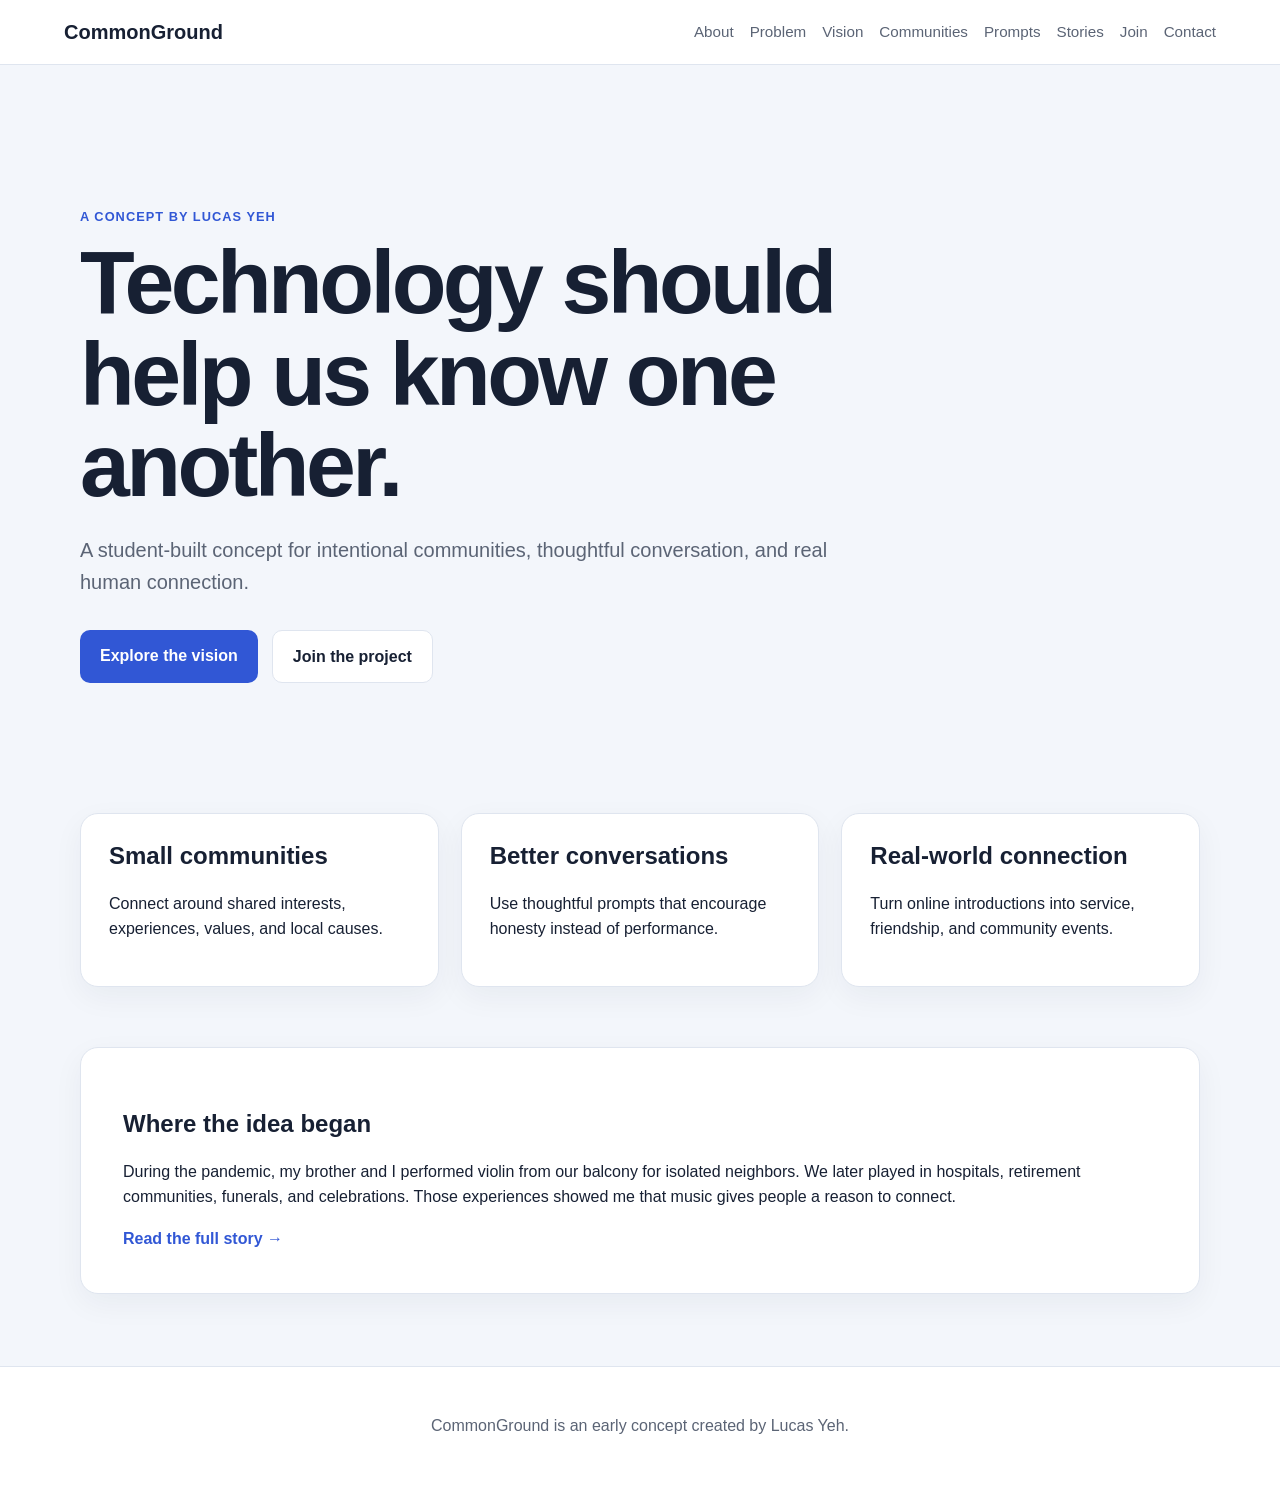
==== index.html @ 913e4e42 "Add files via upload" ====
<!DOCTYPE html>
<html lang="en">
<head>
  <meta charset="UTF-8">
  <meta name="viewport" content="width=device-width, initial-scale=1.0">
  <meta name="description" content="CommonGround: an early concept for meaningful communities and real conversation.">
  <title>Home | CommonGround</title>
  <link rel="stylesheet" href="style.css">
</head>
<body>

<header class="site-header">
  <a class="logo" href="index.html">CommonGround</a>
  <button class="menu-button" onclick="document.querySelector('.nav-links').classList.toggle('open')">Menu</button>
  <nav class="nav-links">
    <a href="about.html">About</a>
    <a href="problem.html">Problem</a>
    <a href="vision.html">Vision</a>
    <a href="communities.html">Communities</a>
    <a href="prompts.html">Prompts</a>
    <a href="stories.html">Stories</a>
    <a href="join.html">Join</a>
    <a href="contact.html">Contact</a>
  </nav>
</header>

<main>

<section class="hero">
  <p class="eyebrow">A concept by Lucas Yeh</p>
  <h1>Technology should help us know one another.</h1>
  <p class="lead">A student-built concept for intentional communities, thoughtful conversation, and real human connection.</p>
  <div class="actions">
    <a class="button" href="vision.html">Explore the vision</a>
    <a class="button secondary" href="join.html">Join the project</a>
  </div>
</section>

<section class="grid three">
  <article class="card">
    <h2>Small communities</h2>
    <p>Connect around shared interests, experiences, values, and local causes.</p>
  </article>
  <article class="card">
    <h2>Better conversations</h2>
    <p>Use thoughtful prompts that encourage honesty instead of performance.</p>
  </article>
  <article class="card">
    <h2>Real-world connection</h2>
    <p>Turn online introductions into service, friendship, and community events.</p>
  </article>
</section>

<section class="story-panel">
  <h2>Where the idea began</h2>
  <p>During the pandemic, my brother and I performed violin from our balcony for isolated neighbors. We later played in hospitals, retirement communities, funerals, and celebrations. Those experiences showed me that music gives people a reason to connect.</p>
  <a class="text-link" href="about.html">Read the full story →</a>
</section>

</main>
<footer>
  <p>CommonGround is an early concept created by Lucas Yeh.</p>
</footer>
</body>
</html>
---- style.css ----
* { box-sizing: border-box; }

:root {
  --ink: #172033;
  --muted: #5b6475;
  --surface: #ffffff;
  --soft: #f3f6fb;
  --accent: #3157d5;
  --border: #dfe5ef;
}

body {
  margin: 0;
  font-family: Arial, Helvetica, sans-serif;
  color: var(--ink);
  background: var(--soft);
  line-height: 1.6;
}

.site-header {
  position: sticky;
  top: 0;
  z-index: 10;
  display: flex;
  align-items: center;
  justify-content: space-between;
  gap: 24px;
  padding: 16px 5%;
  background: rgba(255,255,255,.96);
  border-bottom: 1px solid var(--border);
}

.logo {
  color: var(--ink);
  text-decoration: none;
  font-size: 1.25rem;
  font-weight: 800;
}

.nav-links {
  display: flex;
  flex-wrap: wrap;
  gap: 16px;
}

.nav-links a {
  color: var(--muted);
  text-decoration: none;
  font-size: .95rem;
}

.nav-links a:hover,
.text-link:hover {
  color: var(--accent);
}

.menu-button {
  display: none;
  padding: 8px 12px;
  border: 1px solid var(--border);
  border-radius: 8px;
  background: white;
}

main {
  width: min(1120px, 90%);
  margin: 0 auto;
  padding: 72px 0;
}

.hero {
  max-width: 900px;
  padding: 70px 0 90px;
}

.eyebrow {
  margin: 0 0 10px;
  color: var(--accent);
  font-weight: 800;
  letter-spacing: .08em;
  text-transform: uppercase;
  font-size: .8rem;
}

h1 {
  margin: 0 0 22px;
  font-size: clamp(2.5rem, 7vw, 5.8rem);
  line-height: 1.02;
  letter-spacing: -.04em;
}

.page-header h1 {
  font-size: clamp(2.4rem, 6vw, 4.7rem);
}

h2 {
  line-height: 1.2;
}

.lead {
  max-width: 760px;
  color: var(--muted);
  font-size: 1.25rem;
}

.actions {
  display: flex;
  flex-wrap: wrap;
  gap: 14px;
  margin-top: 32px;
}

.button {
  display: inline-block;
  padding: 13px 20px;
  border-radius: 10px;
  background: var(--accent);
  color: white;
  text-decoration: none;
  font-weight: 700;
}

.button.secondary {
  background: white;
  color: var(--ink);
  border: 1px solid var(--border);
}

.grid {
  display: grid;
  gap: 22px;
  margin: 40px 0;
}

.grid.three {
  grid-template-columns: repeat(3, 1fr);
}

.grid.two {
  grid-template-columns: repeat(2, 1fr);
}

.card,
.prompt-card,
.story,
.contact-box,
.story-panel {
  padding: 28px;
  background: var(--surface);
  border: 1px solid var(--border);
  border-radius: 18px;
  box-shadow: 0 10px 30px rgba(25, 35, 60, .05);
}

.card h2,
.story h2 {
  margin-top: 0;
}

.prompt-card {
  display: flex;
  align-items: center;
  min-height: 170px;
  font-size: 1.25rem;
  font-weight: 700;
}

.story-panel {
  margin-top: 60px;
  padding: 42px;
}

.content {
  max-width: 800px;
  font-size: 1.1rem;
}

.content h2 {
  margin-top: 42px;
}

.text-link {
  color: var(--accent);
  text-decoration: none;
  font-weight: 800;
}

.center {
  text-align: center;
  margin-top: 42px;
}

.contact-box {
  max-width: 620px;
  margin-top: 34px;
}

.small {
  color: var(--muted);
  font-size: .9rem;
}

footer {
  padding: 30px 5%;
  color: var(--muted);
  background: white;
  border-top: 1px solid var(--border);
  text-align: center;
}

@media (max-width: 820px) {
  .menu-button {
    display: block;
  }

  .site-header {
    align-items: flex-start;
  }

  .nav-links {
    display: none;
    position: absolute;
    top: 65px;
    left: 0;
    right: 0;
    padding: 20px 5%;
    background: white;
    border-bottom: 1px solid var(--border);
    flex-direction: column;
  }

  .nav-links.open {
    display: flex;
  }

  .grid.three,
  .grid.two {
    grid-template-columns: 1fr;
  }

  main {
    padding-top: 45px;
  }
}
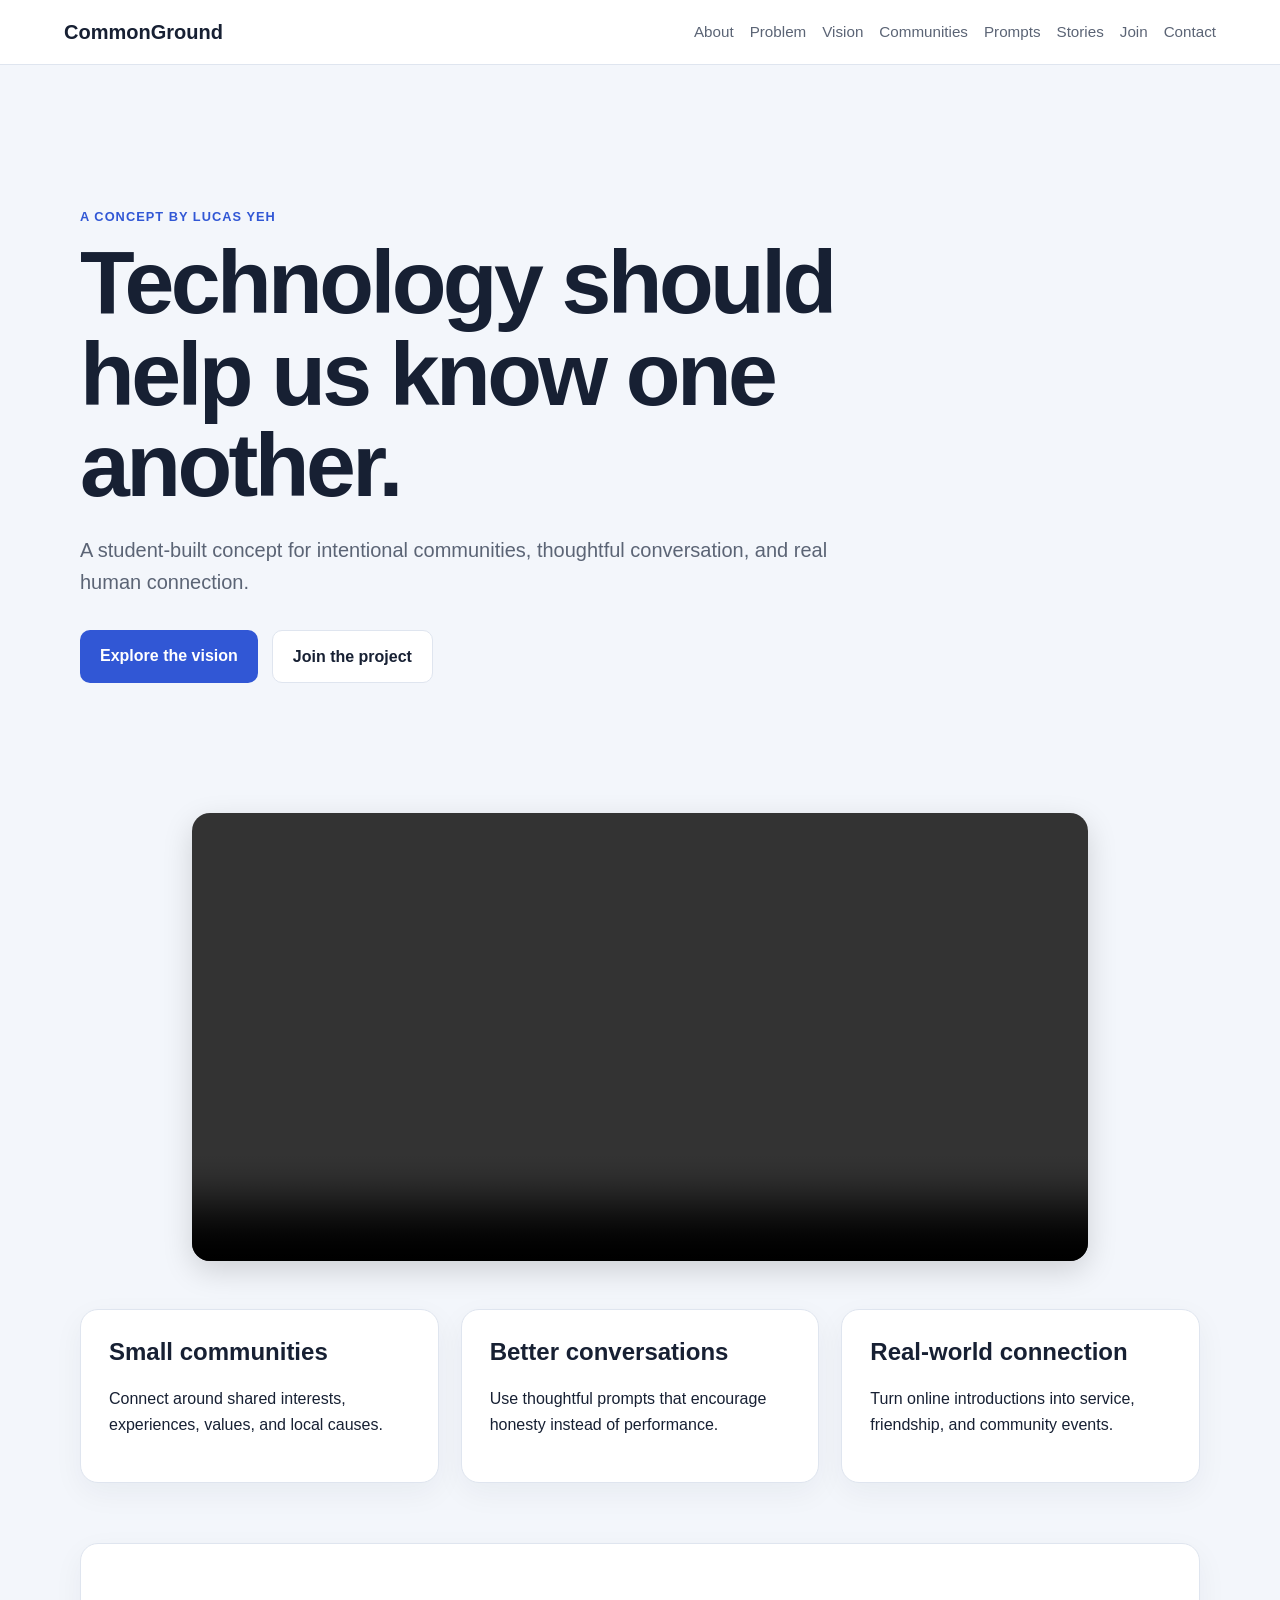
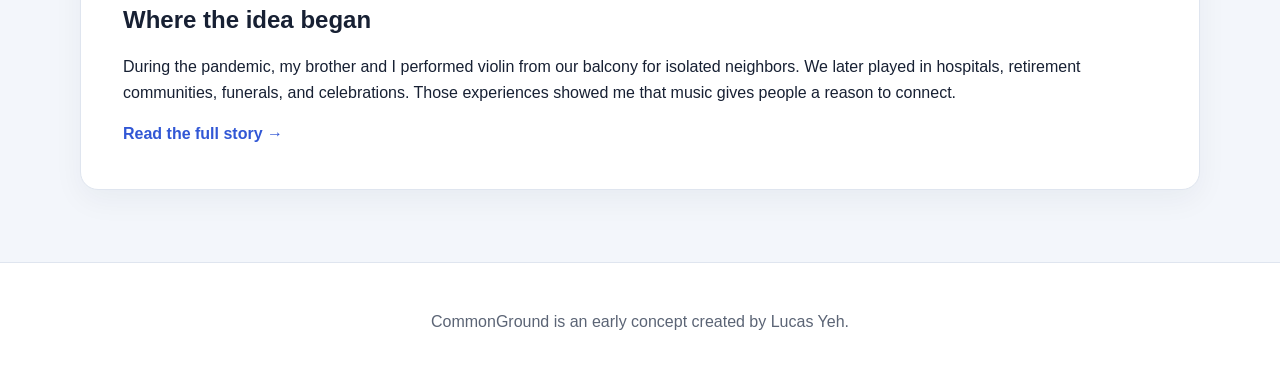
==== commit 8a513db8: "Add files via upload" ====
--- a/index.html
+++ b/index.html
@@ -35,6 +35,13 @@
     <a class="button secondary" href="join.html">Join the project</a>
   </div>
 </section>
+<section style="text-align:center;margin:40px 0;">
+<video controls class="hero-video">
+<source src="Example.mp4" type="video/mp4">
+Your browser does not support the video tag.
+</video>
+</section>
+
 
 <section class="grid three">
   <article class="card">
--- a/style.css
+++ b/style.css
@@ -243,3 +243,5 @@
     padding-top: 45px;
   }
 }
+
+.hero-video{width:80%;max-width:900px;border-radius:18px;box-shadow:0 10px 30px rgba(0,0,0,.15);}
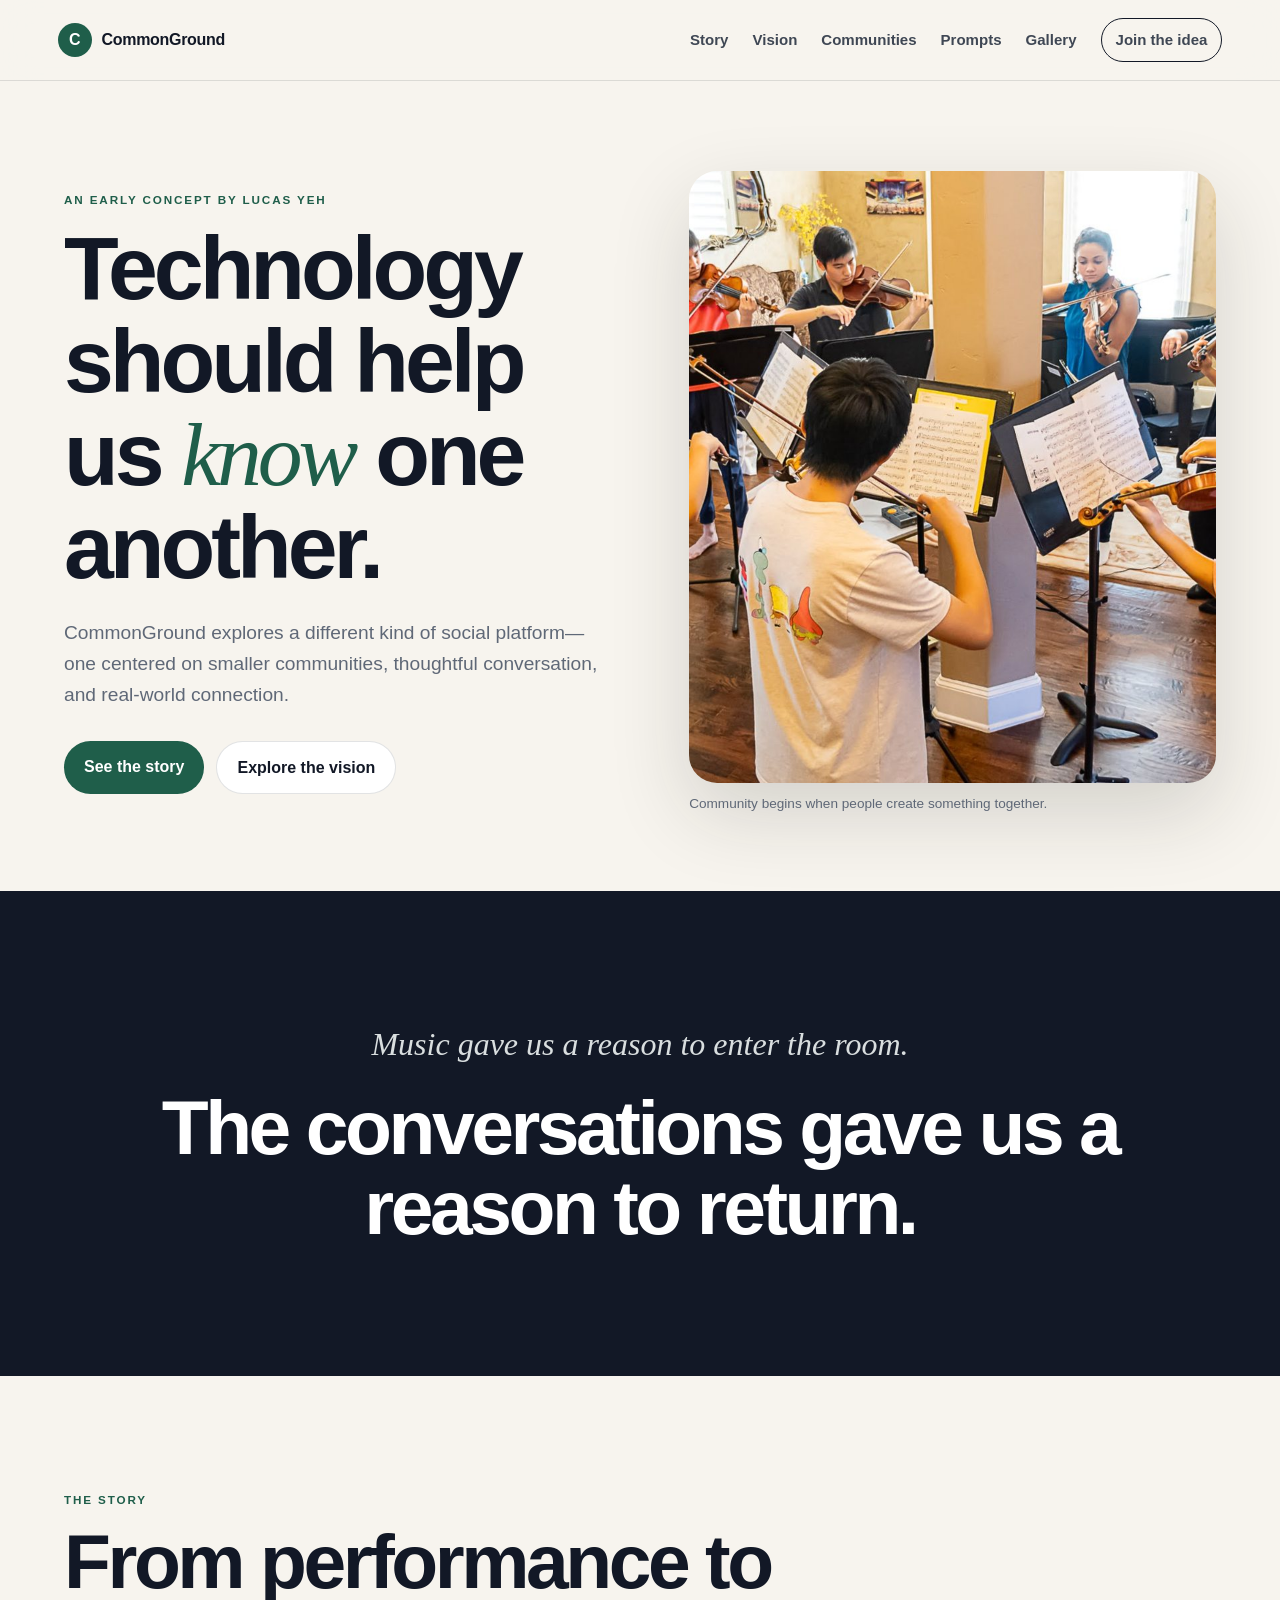
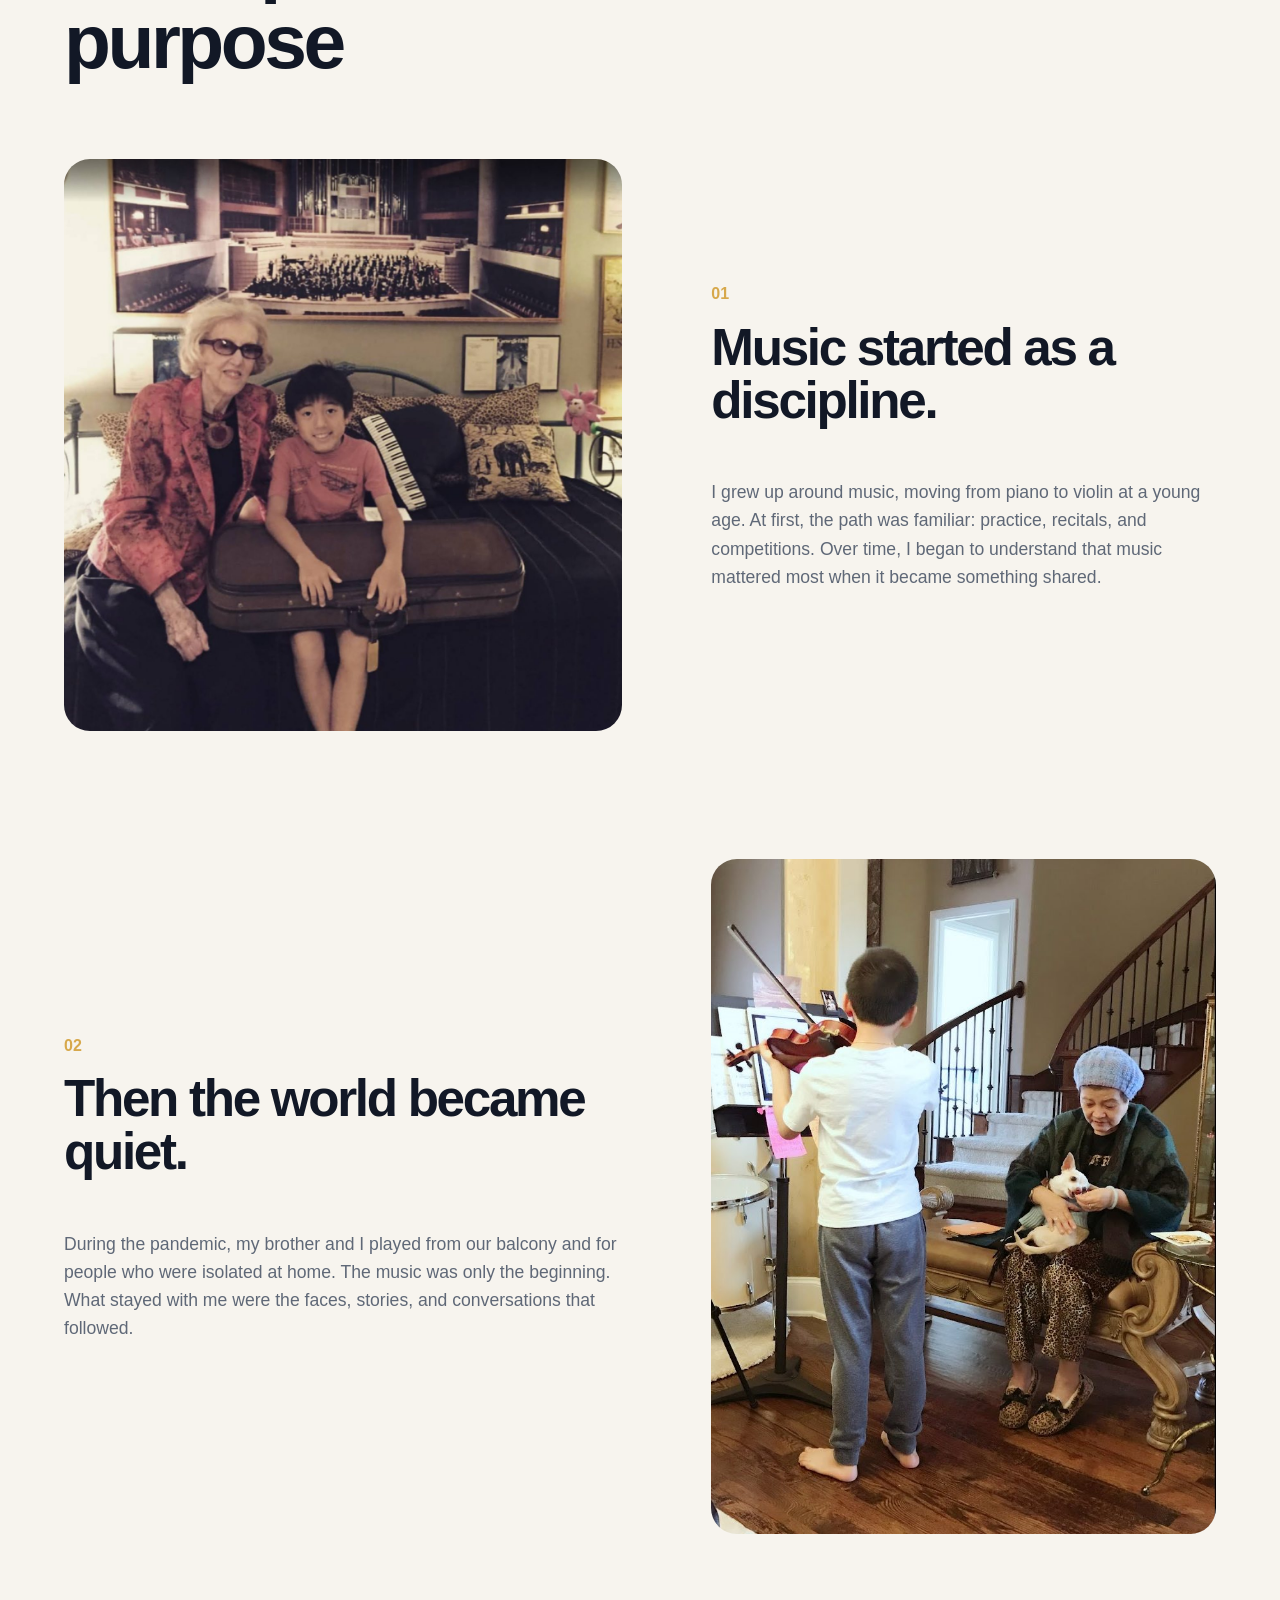
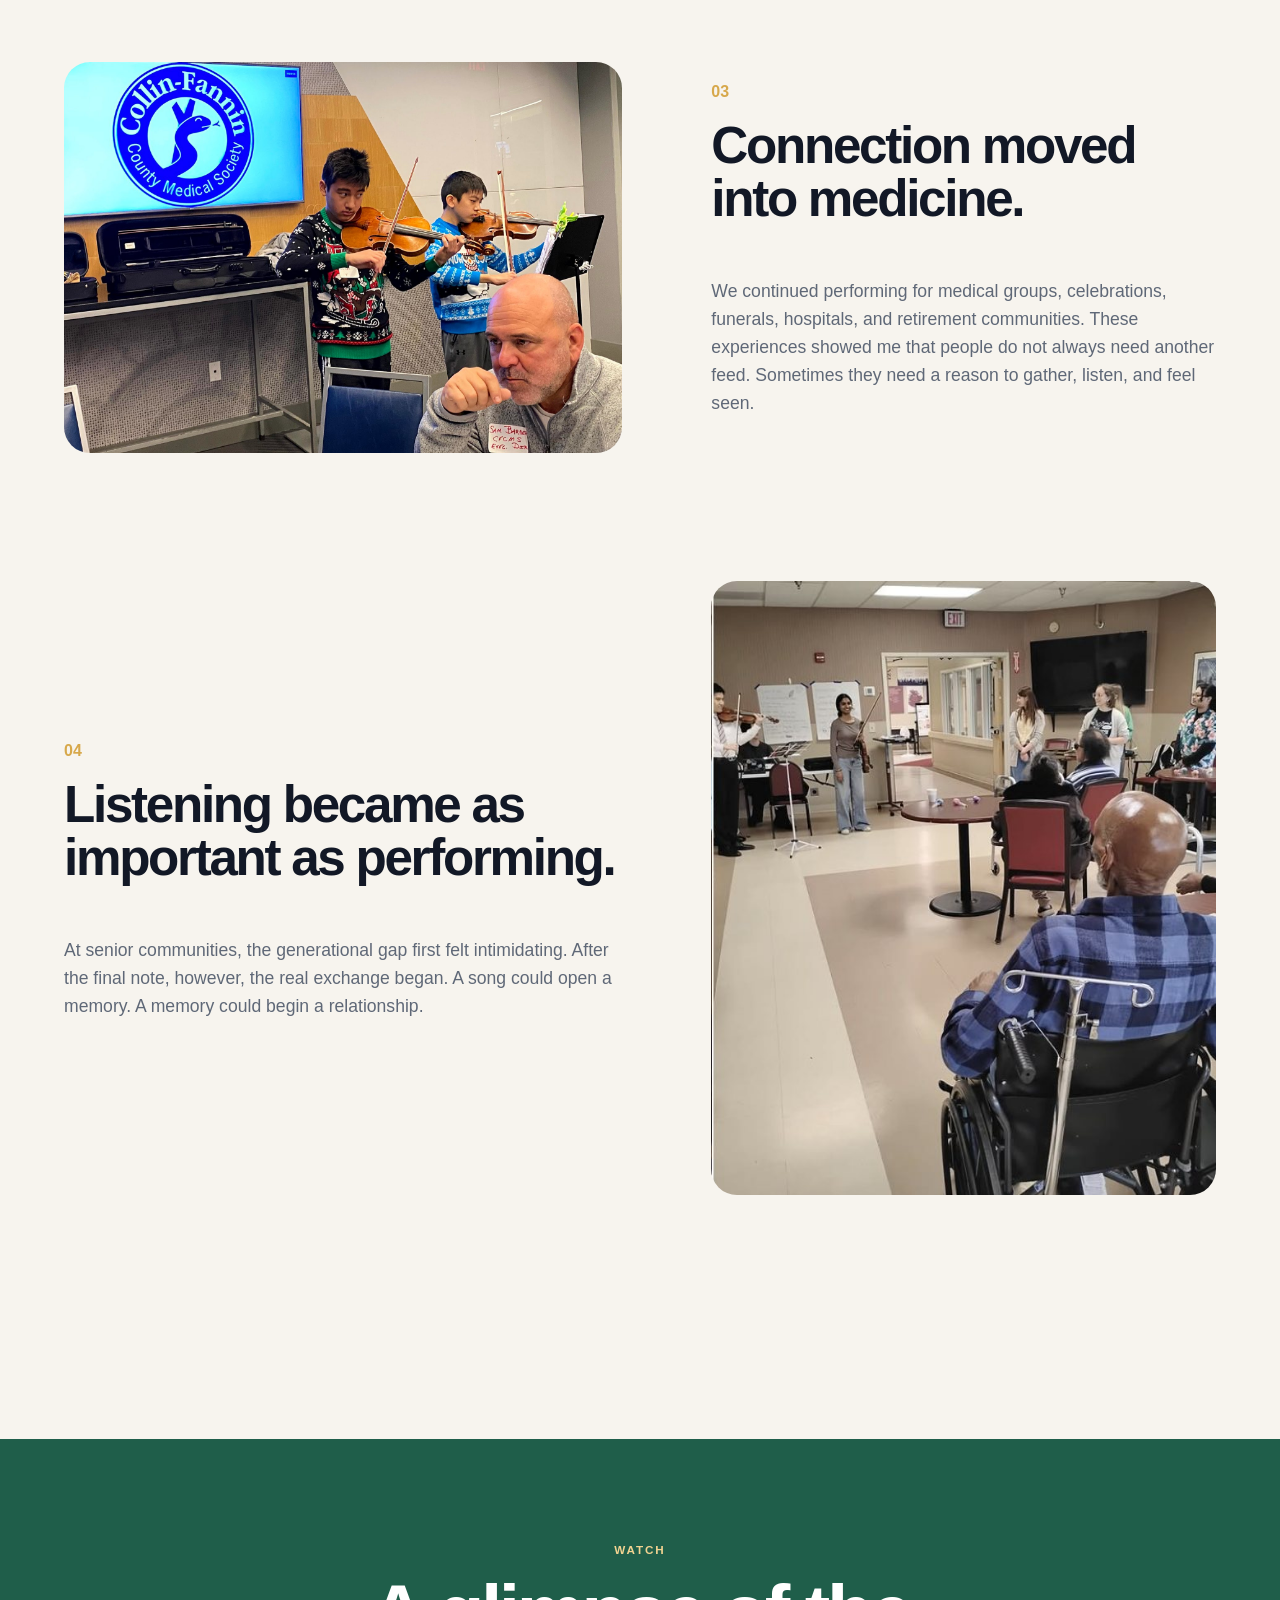
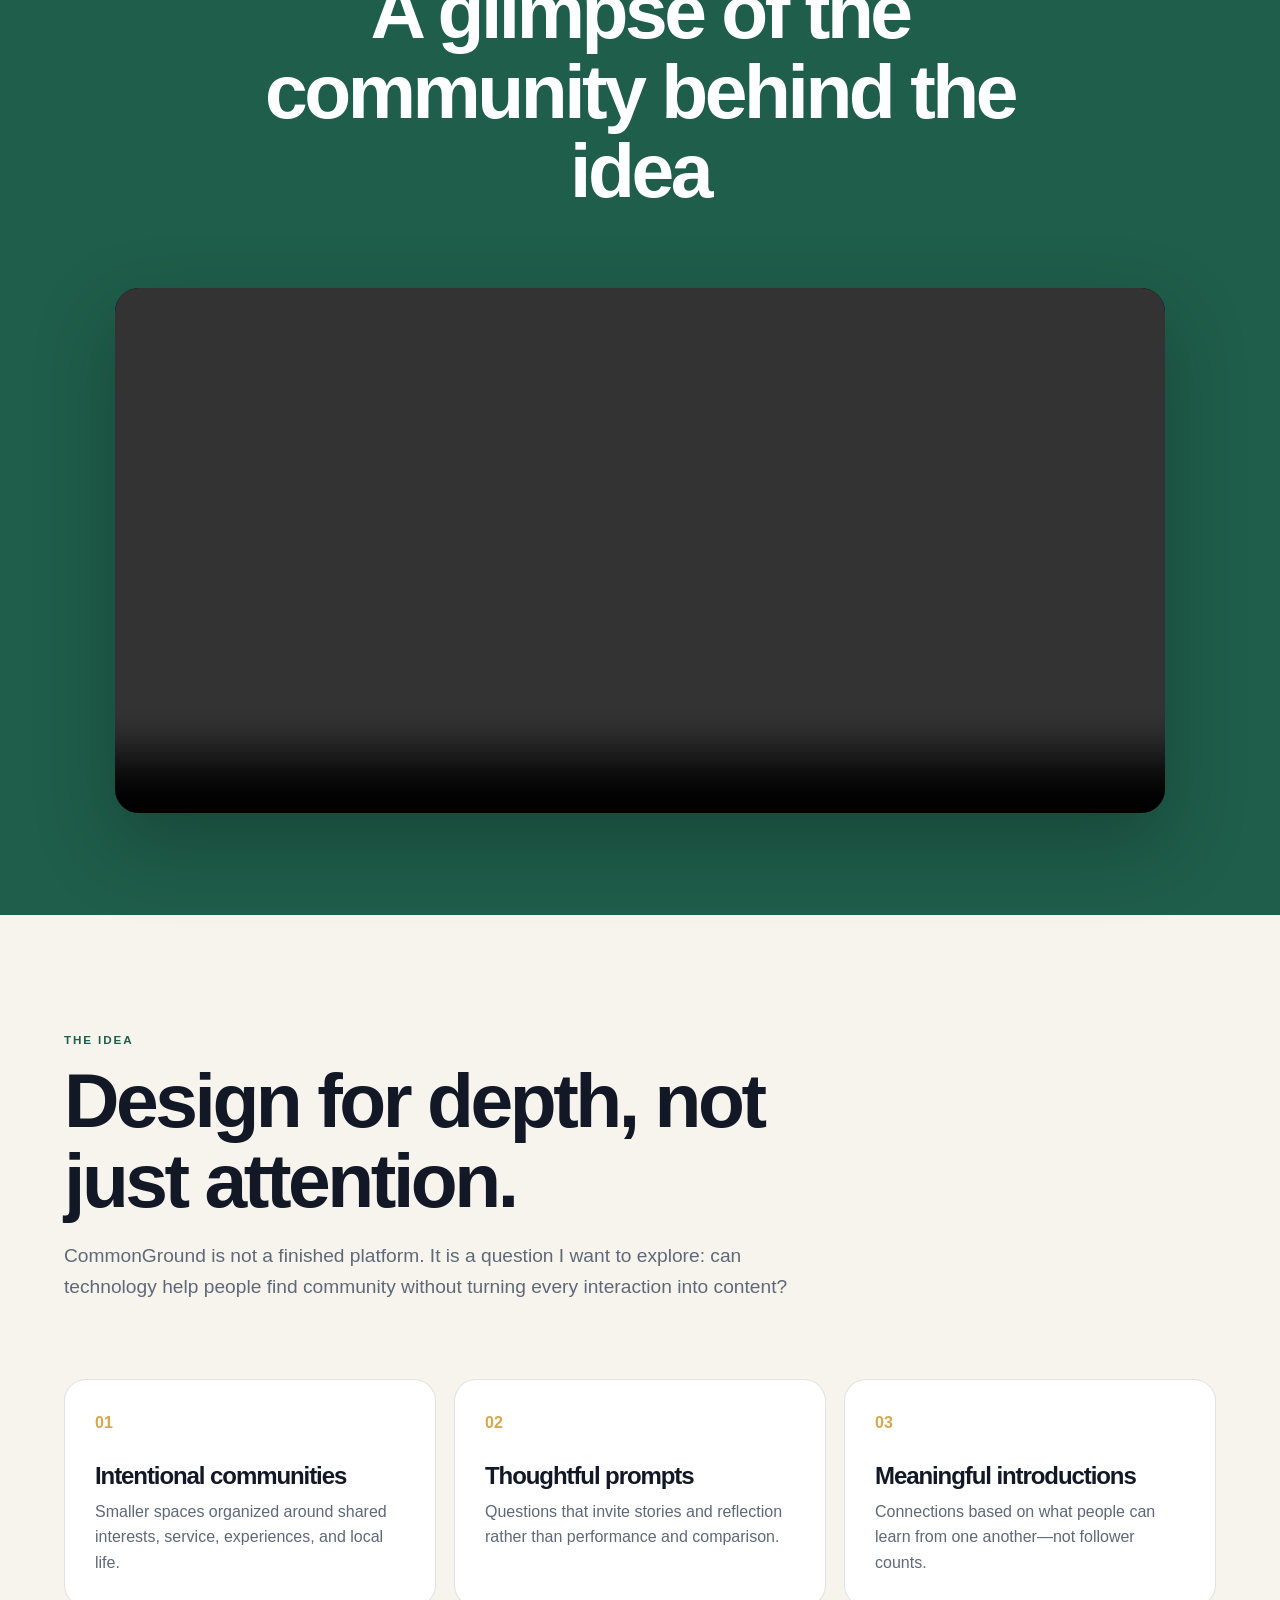
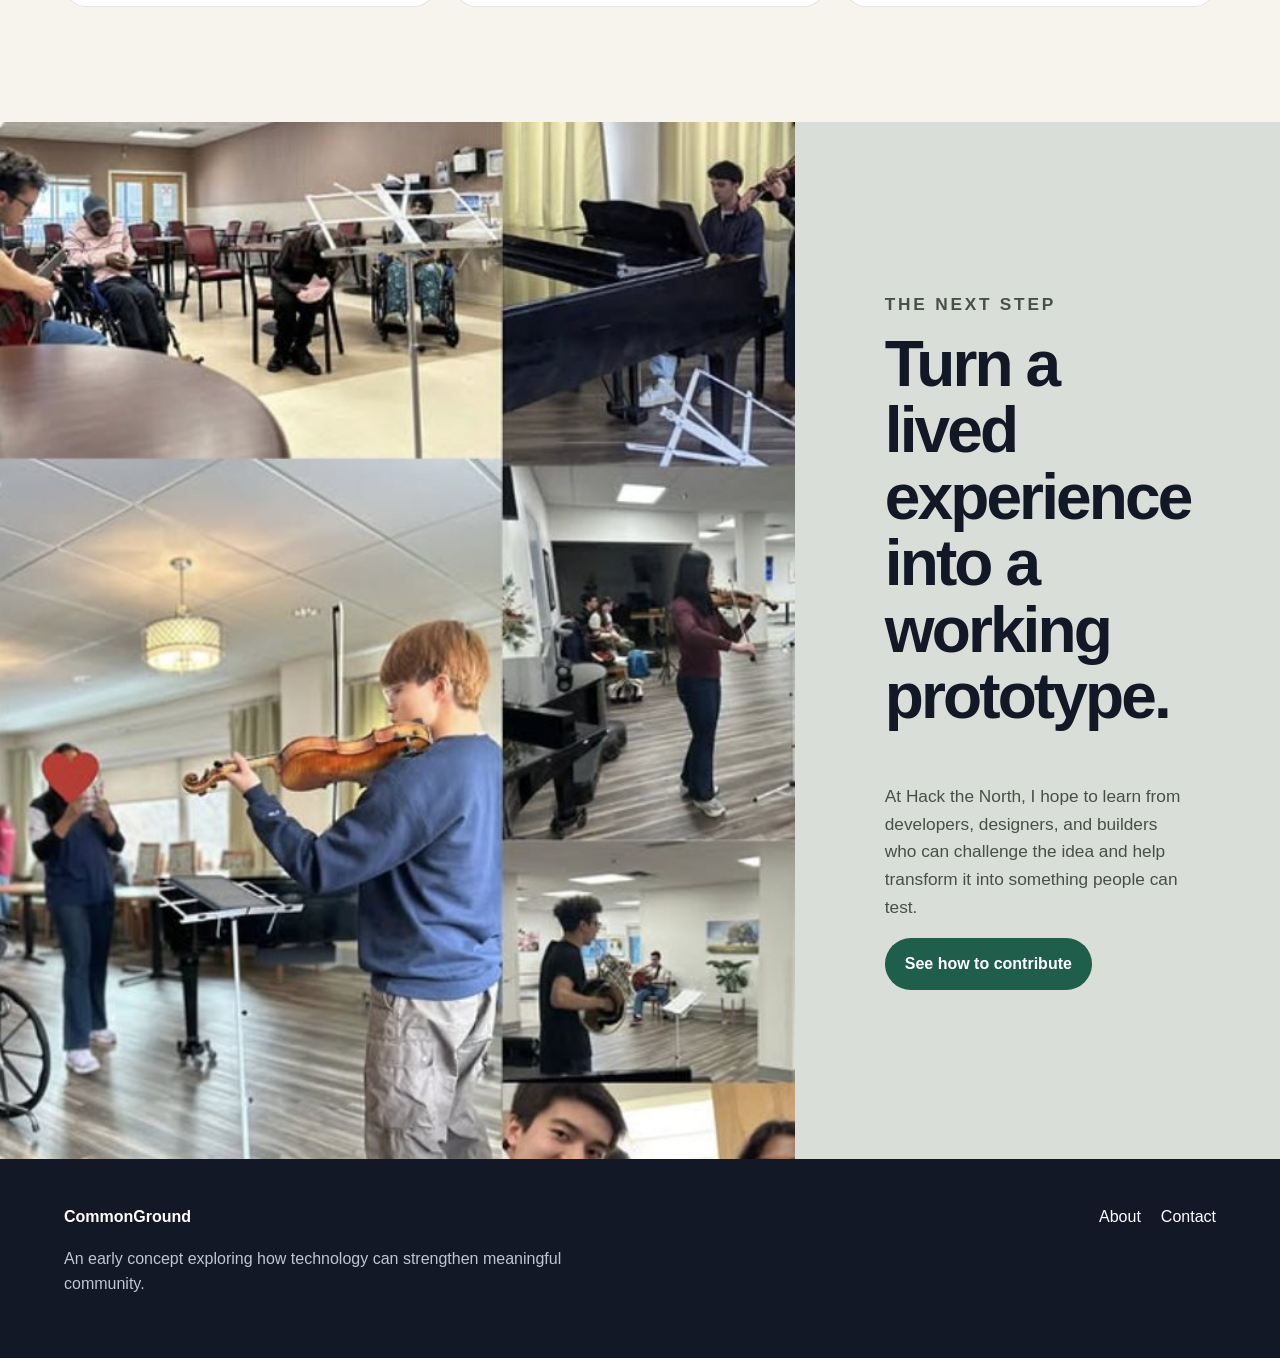
==== commit a8116b8d: "Add files via upload" ====
--- a/index.html
+++ b/index.html
@@ -3,70 +3,158 @@
 <head>
   <meta charset="UTF-8">
   <meta name="viewport" content="width=device-width, initial-scale=1.0">
-  <meta name="description" content="CommonGround: an early concept for meaningful communities and real conversation.">
-  <title>Home | CommonGround</title>
+  <meta name="description" content="CommonGround is an early concept for intentional communities, honest conversation, and real human connection.">
+  <title>CommonGround — Technology for Human Connection</title>
   <link rel="stylesheet" href="style.css">
 </head>
 <body>
 
 <header class="site-header">
-  <a class="logo" href="index.html">CommonGround</a>
-  <button class="menu-button" onclick="document.querySelector('.nav-links').classList.toggle('open')">Menu</button>
+  <a class="brand" href="index.html">
+    <span class="brand-mark">C</span>
+    <span>CommonGround</span>
+  </a>
+  <button class="menu-button" aria-label="Open navigation" onclick="document.querySelector('.nav-links').classList.toggle('open')">Menu</button>
   <nav class="nav-links">
-    <a href="about.html">About</a>
-    <a href="problem.html">Problem</a>
+    <a href="index.html#story">Story</a>
     <a href="vision.html">Vision</a>
     <a href="communities.html">Communities</a>
     <a href="prompts.html">Prompts</a>
-    <a href="stories.html">Stories</a>
-    <a href="join.html">Join</a>
-    <a href="contact.html">Contact</a>
+    <a href="stories.html">Gallery</a>
+    <a class="nav-cta" href="join.html">Join the idea</a>
   </nav>
 </header>
 
 <main>
+  <section class="hero">
+    <div class="hero-copy">
+      <p class="eyebrow">An early concept by Lucas Yeh</p>
+      <h1>Technology should help us <em>know</em> one another.</h1>
+      <p class="hero-lead">CommonGround explores a different kind of social platform—one centered on smaller communities, thoughtful conversation, and real-world connection.</p>
+      <div class="actions">
+        <a class="button" href="#story">See the story</a>
+        <a class="button button-light" href="vision.html">Explore the vision</a>
+      </div>
+    </div>
+    <figure class="hero-image">
+      <img src="assets/ensemble-home.jpg" alt="A chamber ensemble rehearsing together in a home">
+      <figcaption>Community begins when people create something together.</figcaption>
+    </figure>
+  </section>
 
-<section class="hero">
-  <p class="eyebrow">A concept by Lucas Yeh</p>
-  <h1>Technology should help us know one another.</h1>
-  <p class="lead">A student-built concept for intentional communities, thoughtful conversation, and real human connection.</p>
-  <div class="actions">
-    <a class="button" href="vision.html">Explore the vision</a>
-    <a class="button secondary" href="join.html">Join the project</a>
+  <section class="statement">
+    <p>Music gave us a reason to enter the room.</p>
+    <h2>The conversations gave us a reason to return.</h2>
+  </section>
+
+  <section id="story" class="story-section">
+    <div class="section-heading">
+      <p class="eyebrow">The story</p>
+      <h2>From performance to purpose</h2>
+    </div>
+
+    <article class="story-row">
+      <div class="story-media">
+        <img src="assets/early-music.jpg" alt="A young violin student with an older music mentor">
+      </div>
+      <div class="story-copy">
+        <span class="chapter">01</span>
+        <h3>Music started as a discipline.</h3>
+        <p>I grew up around music, moving from piano to violin at a young age. At first, the path was familiar: practice, recitals, and competitions. Over time, I began to understand that music mattered most when it became something shared.</p>
+      </div>
+    </article>
+
+    <article class="story-row reverse">
+      <div class="story-media">
+        <img src="assets/home-performance.jpg" alt="A young violinist performing for an older listener at home">
+      </div>
+      <div class="story-copy">
+        <span class="chapter">02</span>
+        <h3>Then the world became quiet.</h3>
+        <p>During the pandemic, my brother and I played from our balcony and for people who were isolated at home. The music was only the beginning. What stayed with me were the faces, stories, and conversations that followed.</p>
+      </div>
+    </article>
+
+    <article class="story-row">
+      <div class="story-media">
+        <img src="assets/medical-society.jpg" alt="Two violinists performing at a county medical society gathering">
+      </div>
+      <div class="story-copy">
+        <span class="chapter">03</span>
+        <h3>Connection moved into medicine.</h3>
+        <p>We continued performing for medical groups, celebrations, funerals, hospitals, and retirement communities. These experiences showed me that people do not always need another feed. Sometimes they need a reason to gather, listen, and feel seen.</p>
+      </div>
+    </article>
+
+    <article class="story-row reverse">
+      <div class="story-media">
+        <img src="assets/senior-performance.jpg" alt="Musicians performing for residents at a senior community">
+      </div>
+      <div class="story-copy">
+        <span class="chapter">04</span>
+        <h3>Listening became as important as performing.</h3>
+        <p>At senior communities, the generational gap first felt intimidating. After the final note, however, the real exchange began. A song could open a memory. A memory could begin a relationship.</p>
+      </div>
+    </article>
+  </section>
+
+  <section class="video-section">
+    <div class="section-heading light">
+      <p class="eyebrow">Watch</p>
+      <h2>A glimpse of the community behind the idea</h2>
+    </div>
+    <video controls playsinline preload="metadata">
+      <source src="assets/community-video.mp4" type="video/mp4">
+      Your browser does not support the video player.
+    </video>
+  </section>
+
+  <section class="idea-section">
+    <div class="section-heading">
+      <p class="eyebrow">The idea</p>
+      <h2>Design for depth, not just attention.</h2>
+      <p>CommonGround is not a finished platform. It is a question I want to explore: can technology help people find community without turning every interaction into content?</p>
+    </div>
+    <div class="feature-grid">
+      <article>
+        <span>01</span>
+        <h3>Intentional communities</h3>
+        <p>Smaller spaces organized around shared interests, service, experiences, and local life.</p>
+      </article>
+      <article>
+        <span>02</span>
+        <h3>Thoughtful prompts</h3>
+        <p>Questions that invite stories and reflection rather than performance and comparison.</p>
+      </article>
+      <article>
+        <span>03</span>
+        <h3>Meaningful introductions</h3>
+        <p>Connections based on what people can learn from one another—not follower counts.</p>
+      </article>
+    </div>
+  </section>
+
+  <section class="collage">
+    <img src="assets/senior-gallery.jpg" alt="A collage of musicians performing in senior communities">
+    <div class="collage-copy">
+      <p class="eyebrow">The next step</p>
+      <h2>Turn a lived experience into a working prototype.</h2>
+      <p>At Hack the North, I hope to learn from developers, designers, and builders who can challenge the idea and help transform it into something people can test.</p>
+      <a class="button" href="join.html">See how to contribute</a>
+    </div>
+  </section>
+</main>
+
+<footer class="site-footer">
+  <div>
+    <strong>CommonGround</strong>
+    <p>An early concept exploring how technology can strengthen meaningful community.</p>
   </div>
-</section>
-<section style="text-align:center;margin:40px 0;">
-<video controls class="hero-video">
-<source src="Example.mp4" type="video/mp4">
-Your browser does not support the video tag.
-</video>
-</section>
+  <div class="footer-links">
+    <a href="about.html">About</a>
+    <a href="contact.html">Contact</a>
+  </div>
+</footer>
 
-
-<section class="grid three">
-  <article class="card">
-    <h2>Small communities</h2>
-    <p>Connect around shared interests, experiences, values, and local causes.</p>
-  </article>
-  <article class="card">
-    <h2>Better conversations</h2>
-    <p>Use thoughtful prompts that encourage honesty instead of performance.</p>
-  </article>
-  <article class="card">
-    <h2>Real-world connection</h2>
-    <p>Turn online introductions into service, friendship, and community events.</p>
-  </article>
-</section>
-
-<section class="story-panel">
-  <h2>Where the idea began</h2>
-  <p>During the pandemic, my brother and I performed violin from our balcony for isolated neighbors. We later played in hospitals, retirement communities, funerals, and celebrations. Those experiences showed me that music gives people a reason to connect.</p>
-  <a class="text-link" href="about.html">Read the full story →</a>
-</section>
-
-</main>
-<footer>
-  <p>CommonGround is an early concept created by Lucas Yeh.</p>
-</footer>
 </body>
 </html>
--- a/style.css
+++ b/style.css
@@ -1,247 +1,34 @@
 
-* { box-sizing: border-box; }
-
-:root {
-  --ink: #172033;
-  --muted: #5b6475;
-  --surface: #ffffff;
-  --soft: #f3f6fb;
-  --accent: #3157d5;
-  --border: #dfe5ef;
+:root{
+  --ink:#121826; --muted:#5f6877; --paper:#f7f4ee; --white:#fff;
+  --accent:#1f5e4a; --accent2:#d7a84b; --line:rgba(18,24,38,.12);
 }
-
-body {
-  margin: 0;
-  font-family: Arial, Helvetica, sans-serif;
-  color: var(--ink);
-  background: var(--soft);
-  line-height: 1.6;
+*{box-sizing:border-box} html{scroll-behavior:smooth}
+body{margin:0;background:var(--paper);color:var(--ink);font-family:Inter,ui-sans-serif,-apple-system,BlinkMacSystemFont,"Segoe UI",sans-serif;line-height:1.6}
+img{display:block;width:100%} a{color:inherit}
+.site-header{position:sticky;top:0;z-index:30;display:flex;align-items:center;justify-content:space-between;padding:18px 4.5%;background:rgba(247,244,238,.9);backdrop-filter:blur(18px);border-bottom:1px solid var(--line)}
+.brand{display:flex;align-items:center;gap:10px;font-weight:800;text-decoration:none;letter-spacing:-.02em}.brand-mark{display:grid;place-items:center;width:34px;height:34px;border-radius:50%;background:var(--accent);color:white}
+.nav-links{display:flex;align-items:center;gap:24px}.nav-links a{text-decoration:none;color:#3f4754;font-size:.94rem;font-weight:600}.nav-links a:hover{color:var(--accent)}
+.nav-cta{padding:9px 14px;border:1px solid var(--ink);border-radius:999px}.menu-button{display:none;border:0;background:none;font:inherit}
+main{overflow:hidden}.hero{min-height:86vh;display:grid;grid-template-columns:1.02fr .98fr;align-items:center;gap:6vw;padding:7vw 5vw 6vw}
+.hero-copy{max-width:720px}.eyebrow{margin:0 0 12px;text-transform:uppercase;letter-spacing:.16em;font-size:.73rem;font-weight:850;color:var(--accent)}
+h1,h2,h3{margin-top:0;line-height:1.04;letter-spacing:-.045em}h1{font-size:clamp(3.2rem,7vw,7rem);margin-bottom:24px}h1 em{font-family:Georgia,serif;font-weight:400;color:var(--accent)}
+.hero-lead{font-size:clamp(1.05rem,1.5vw,1.35rem);color:var(--muted);max-width:620px}.actions{display:flex;gap:12px;flex-wrap:wrap;margin-top:30px}
+.button{display:inline-block;text-decoration:none;padding:13px 20px;border-radius:999px;background:var(--accent);color:white;font-weight:750}.button-light{background:white;color:var(--ink);border:1px solid var(--line)}
+.hero-image{margin:0}.hero-image img{height:min(68vh,780px);object-fit:cover;border-radius:28px;box-shadow:0 30px 80px rgba(34,31,25,.16)}figcaption{margin-top:10px;color:var(--muted);font-size:.85rem}
+.statement{padding:10vw 8vw;text-align:center;background:var(--ink);color:white}.statement p{font-family:Georgia,serif;font-style:italic;font-size:clamp(1.3rem,2.5vw,2.2rem);margin:0;color:#d9dedf}.statement h2{font-size:clamp(2.5rem,6vw,6rem);max-width:1100px;margin:18px auto 0}
+.story-section,.idea-section,.inner-page{width:min(1240px,90%);margin:0 auto;padding:9vw 0}.section-heading{max-width:760px;margin-bottom:6vw}.section-heading h2,.page-hero h1{font-size:clamp(2.8rem,6vw,6rem);margin-bottom:20px}.section-heading>p:last-child,.page-hero>p:last-child{font-size:1.2rem;color:var(--muted)}
+.story-row{display:grid;grid-template-columns:1.05fr .95fr;gap:7vw;align-items:center;margin-bottom:10vw}.story-row.reverse .story-media{order:2}.story-media img{max-height:680px;object-fit:cover;border-radius:26px}.chapter{display:block;color:var(--accent2);font-weight:900;margin-bottom:14px}.story-copy h3{font-size:clamp(2rem,4vw,4rem)}.story-copy p{font-size:1.1rem;color:var(--muted)}
+.video-section{background:var(--accent);color:white;padding:8vw 7vw}.video-section .section-heading{margin-left:auto;margin-right:auto;text-align:center}.video-section .eyebrow{color:#f2d391}.video-section video{display:block;width:min(1050px,100%);margin:0 auto;border-radius:24px;box-shadow:0 30px 80px rgba(0,0,0,.25);background:black}
+.feature-grid{display:grid;grid-template-columns:repeat(3,1fr);gap:18px}.feature-grid.large{grid-template-columns:repeat(2,1fr)}.feature-grid article,.community-grid article,.contact-panel{background:white;border:1px solid var(--line);border-radius:22px;padding:30px}.feature-grid article span{color:var(--accent2);font-weight:900}.feature-grid h3,.community-grid h2{font-size:1.5rem;margin:28px 0 10px}.feature-grid p,.community-grid p{color:var(--muted);margin:0}
+.collage{display:grid;grid-template-columns:1.25fr .75fr;min-height:70vh;background:#d9ded8}.collage>img{height:100%;object-fit:cover}.collage-copy{align-self:center;padding:7vw}.collage-copy h2{font-size:clamp(2.5rem,5vw,5rem)}.collage-copy p{color:#475047;font-size:1.08rem}
+.site-footer{display:flex;justify-content:space-between;gap:30px;padding:45px 5%;background:var(--ink);color:white}.site-footer p{color:#bfc6cf;max-width:580px}.footer-links{display:flex;gap:20px}.footer-links a{text-decoration:none}
+.page-hero{max-width:950px;padding:4vw 0 7vw}.page-hero h1{font-size:clamp(3rem,7vw,7rem)}.split-feature{display:grid;grid-template-columns:1fr 1fr;gap:6vw;align-items:center}.split-feature img,.wide-image{border-radius:26px;max-height:720px;object-fit:cover}.split-feature h2{font-size:clamp(2.2rem,4vw,4.5rem)}.split-feature p{color:var(--muted);font-size:1.08rem}.quote-block{padding:10vw 0;text-align:center}.quote-block blockquote{font-family:Georgia,serif;font-size:clamp(2.2rem,5vw,5rem);line-height:1.12;margin:0;color:var(--accent)}
+.community-grid{display:grid;grid-template-columns:repeat(2,1fr);gap:20px;margin-bottom:6vw}.prompt-grid{display:grid;grid-template-columns:repeat(2,1fr);gap:18px}.prompt-grid article{min-height:210px;display:flex;align-items:flex-end;background:white;border:1px solid var(--line);border-radius:22px;padding:28px;font-family:Georgia,serif;font-size:1.5rem}
+.gallery{display:grid;grid-template-columns:repeat(2,1fr);gap:24px}.gallery figure{margin:0}.gallery .span-2{grid-column:span 2}.gallery img{height:520px;object-fit:cover;border-radius:24px}.gallery figure:not(.span-2) img{height:620px}.center{text-align:center;margin-top:50px}.contact-panel{max-width:700px}.contact-panel h2{font-size:3rem}
+@media(max-width:860px){
+ .menu-button{display:block}.nav-links{display:none;position:absolute;top:70px;left:0;right:0;padding:20px 5%;background:var(--paper);flex-direction:column;align-items:flex-start;border-bottom:1px solid var(--line)}.nav-links.open{display:flex}
+ .hero,.story-row,.collage,.split-feature{grid-template-columns:1fr}.hero{padding-top:12vw}.hero-image img{height:55vh}.story-row.reverse .story-media{order:0}
+ .feature-grid,.feature-grid.large,.community-grid,.prompt-grid{grid-template-columns:1fr}.collage>img{max-height:620px}.gallery{grid-template-columns:1fr}.gallery .span-2{grid-column:auto}.gallery img,.gallery figure:not(.span-2) img{height:auto}
+ .site-footer{flex-direction:column}.inner-page{padding-top:14vw}
 }
-
-.site-header {
-  position: sticky;
-  top: 0;
-  z-index: 10;
-  display: flex;
-  align-items: center;
-  justify-content: space-between;
-  gap: 24px;
-  padding: 16px 5%;
-  background: rgba(255,255,255,.96);
-  border-bottom: 1px solid var(--border);
-}
-
-.logo {
-  color: var(--ink);
-  text-decoration: none;
-  font-size: 1.25rem;
-  font-weight: 800;
-}
-
-.nav-links {
-  display: flex;
-  flex-wrap: wrap;
-  gap: 16px;
-}
-
-.nav-links a {
-  color: var(--muted);
-  text-decoration: none;
-  font-size: .95rem;
-}
-
-.nav-links a:hover,
-.text-link:hover {
-  color: var(--accent);
-}
-
-.menu-button {
-  display: none;
-  padding: 8px 12px;
-  border: 1px solid var(--border);
-  border-radius: 8px;
-  background: white;
-}
-
-main {
-  width: min(1120px, 90%);
-  margin: 0 auto;
-  padding: 72px 0;
-}
-
-.hero {
-  max-width: 900px;
-  padding: 70px 0 90px;
-}
-
-.eyebrow {
-  margin: 0 0 10px;
-  color: var(--accent);
-  font-weight: 800;
-  letter-spacing: .08em;
-  text-transform: uppercase;
-  font-size: .8rem;
-}
-
-h1 {
-  margin: 0 0 22px;
-  font-size: clamp(2.5rem, 7vw, 5.8rem);
-  line-height: 1.02;
-  letter-spacing: -.04em;
-}
-
-.page-header h1 {
-  font-size: clamp(2.4rem, 6vw, 4.7rem);
-}
-
-h2 {
-  line-height: 1.2;
-}
-
-.lead {
-  max-width: 760px;
-  color: var(--muted);
-  font-size: 1.25rem;
-}
-
-.actions {
-  display: flex;
-  flex-wrap: wrap;
-  gap: 14px;
-  margin-top: 32px;
-}
-
-.button {
-  display: inline-block;
-  padding: 13px 20px;
-  border-radius: 10px;
-  background: var(--accent);
-  color: white;
-  text-decoration: none;
-  font-weight: 700;
-}
-
-.button.secondary {
-  background: white;
-  color: var(--ink);
-  border: 1px solid var(--border);
-}
-
-.grid {
-  display: grid;
-  gap: 22px;
-  margin: 40px 0;
-}
-
-.grid.three {
-  grid-template-columns: repeat(3, 1fr);
-}
-
-.grid.two {
-  grid-template-columns: repeat(2, 1fr);
-}
-
-.card,
-.prompt-card,
-.story,
-.contact-box,
-.story-panel {
-  padding: 28px;
-  background: var(--surface);
-  border: 1px solid var(--border);
-  border-radius: 18px;
-  box-shadow: 0 10px 30px rgba(25, 35, 60, .05);
-}
-
-.card h2,
-.story h2 {
-  margin-top: 0;
-}
-
-.prompt-card {
-  display: flex;
-  align-items: center;
-  min-height: 170px;
-  font-size: 1.25rem;
-  font-weight: 700;
-}
-
-.story-panel {
-  margin-top: 60px;
-  padding: 42px;
-}
-
-.content {
-  max-width: 800px;
-  font-size: 1.1rem;
-}
-
-.content h2 {
-  margin-top: 42px;
-}
-
-.text-link {
-  color: var(--accent);
-  text-decoration: none;
-  font-weight: 800;
-}
-
-.center {
-  text-align: center;
-  margin-top: 42px;
-}
-
-.contact-box {
-  max-width: 620px;
-  margin-top: 34px;
-}
-
-.small {
-  color: var(--muted);
-  font-size: .9rem;
-}
-
-footer {
-  padding: 30px 5%;
-  color: var(--muted);
-  background: white;
-  border-top: 1px solid var(--border);
-  text-align: center;
-}
-
-@media (max-width: 820px) {
-  .menu-button {
-    display: block;
-  }
-
-  .site-header {
-    align-items: flex-start;
-  }
-
-  .nav-links {
-    display: none;
-    position: absolute;
-    top: 65px;
-    left: 0;
-    right: 0;
-    padding: 20px 5%;
-    background: white;
-    border-bottom: 1px solid var(--border);
-    flex-direction: column;
-  }
-
-  .nav-links.open {
-    display: flex;
-  }
-
-  .grid.three,
-  .grid.two {
-    grid-template-columns: 1fr;
-  }
-
-  main {
-    padding-top: 45px;
-  }
-}
-
-.hero-video{width:80%;max-width:900px;border-radius:18px;box-shadow:0 10px 30px rgba(0,0,0,.15);}
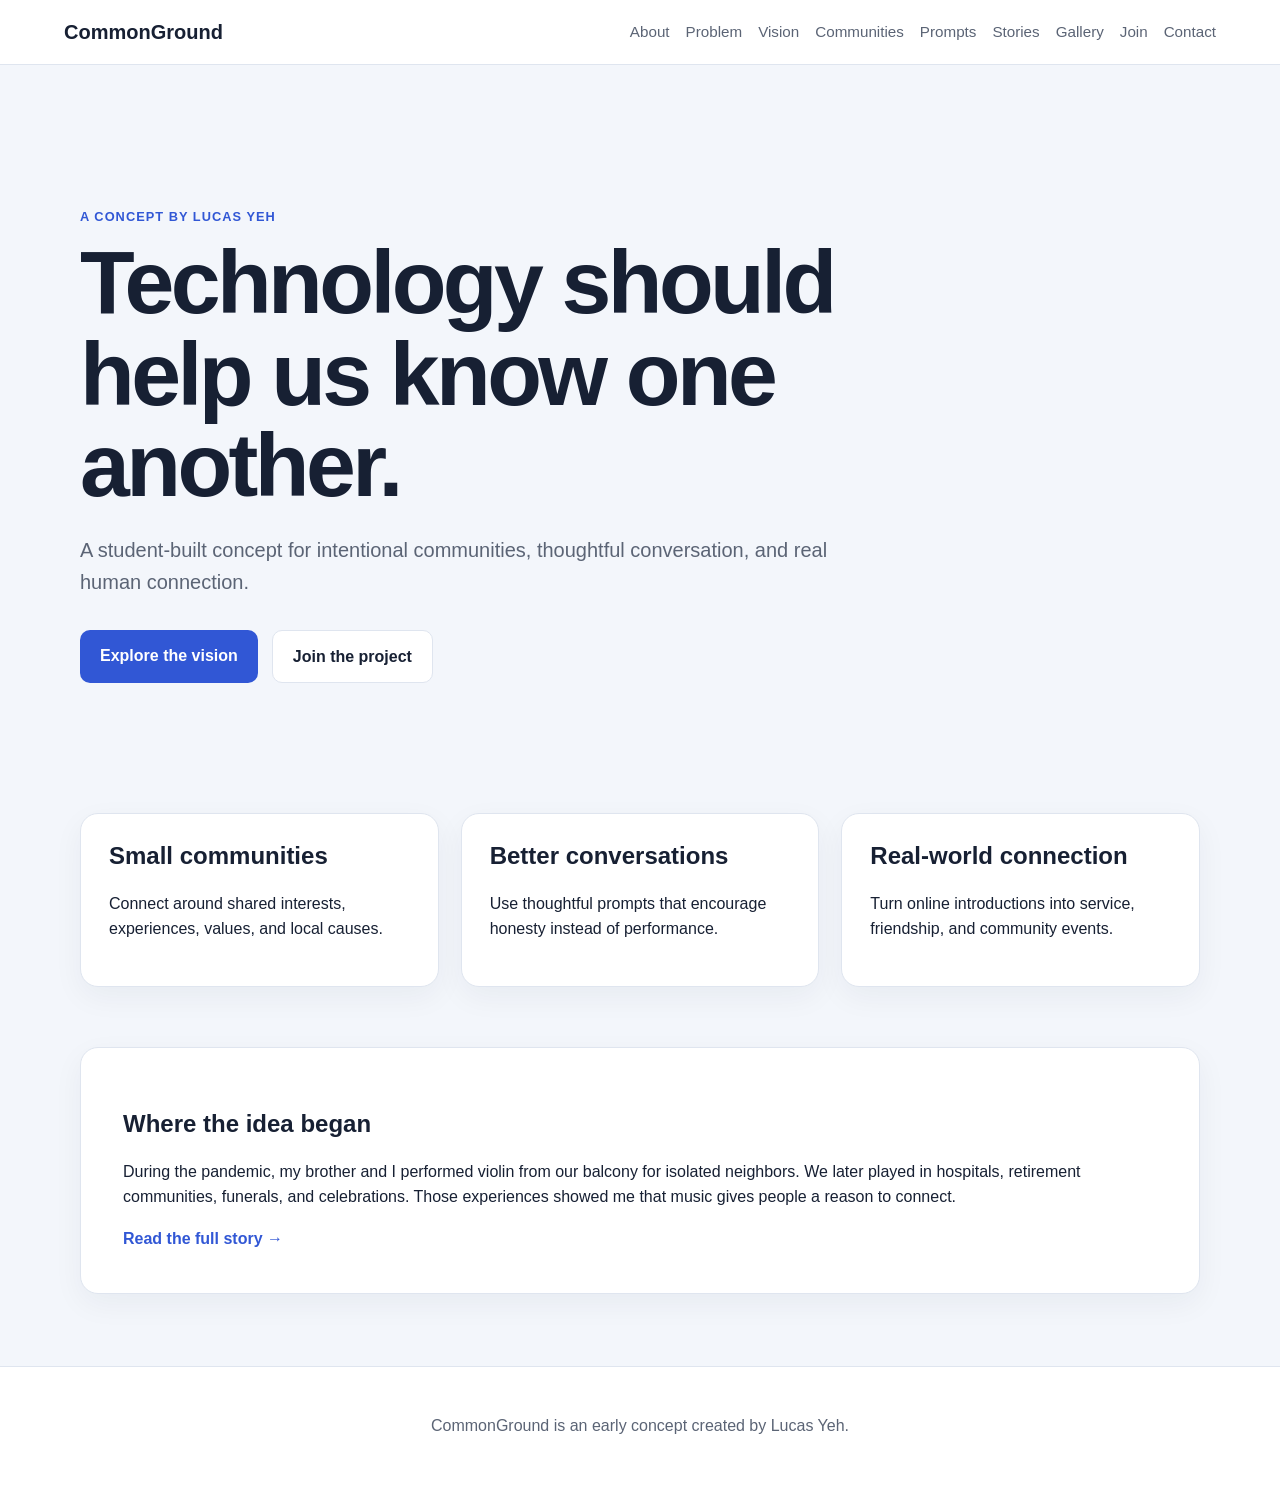
==== commit 8fed8661: "Add files via upload" ====
--- a/index.html
+++ b/index.html
@@ -3,158 +3,64 @@
 <head>
   <meta charset="UTF-8">
   <meta name="viewport" content="width=device-width, initial-scale=1.0">
-  <meta name="description" content="CommonGround is an early concept for intentional communities, honest conversation, and real human connection.">
-  <title>CommonGround — Technology for Human Connection</title>
+  <meta name="description" content="CommonGround: an early concept for meaningful communities and real conversation.">
+  <title>Home | CommonGround</title>
   <link rel="stylesheet" href="style.css">
 </head>
 <body>
 
 <header class="site-header">
-  <a class="brand" href="index.html">
-    <span class="brand-mark">C</span>
-    <span>CommonGround</span>
-  </a>
-  <button class="menu-button" aria-label="Open navigation" onclick="document.querySelector('.nav-links').classList.toggle('open')">Menu</button>
+  <a class="logo" href="index.html">CommonGround</a>
+  <button class="menu-button" onclick="document.querySelector('.nav-links').classList.toggle('open')">Menu</button>
   <nav class="nav-links">
-    <a href="index.html#story">Story</a>
+    <a href="about.html">About</a>
+    <a href="problem.html">Problem</a>
     <a href="vision.html">Vision</a>
     <a href="communities.html">Communities</a>
     <a href="prompts.html">Prompts</a>
-    <a href="stories.html">Gallery</a>
-    <a class="nav-cta" href="join.html">Join the idea</a>
+    <a href="stories.html">Stories</a>
+    <a href="gallery.html">Gallery</a>
+    <a href="join.html">Join</a>
+    <a href="contact.html">Contact</a>
   </nav>
 </header>
 
 <main>
-  <section class="hero">
-    <div class="hero-copy">
-      <p class="eyebrow">An early concept by Lucas Yeh</p>
-      <h1>Technology should help us <em>know</em> one another.</h1>
-      <p class="hero-lead">CommonGround explores a different kind of social platform—one centered on smaller communities, thoughtful conversation, and real-world connection.</p>
-      <div class="actions">
-        <a class="button" href="#story">See the story</a>
-        <a class="button button-light" href="vision.html">Explore the vision</a>
-      </div>
-    </div>
-    <figure class="hero-image">
-      <img src="assets/ensemble-home.jpg" alt="A chamber ensemble rehearsing together in a home">
-      <figcaption>Community begins when people create something together.</figcaption>
-    </figure>
-  </section>
 
-  <section class="statement">
-    <p>Music gave us a reason to enter the room.</p>
-    <h2>The conversations gave us a reason to return.</h2>
-  </section>
+<section class="hero">
+  <p class="eyebrow">A concept by Lucas Yeh</p>
+  <h1>Technology should help us know one another.</h1>
+  <p class="lead">A student-built concept for intentional communities, thoughtful conversation, and real human connection.</p>
+  <div class="actions">
+    <a class="button" href="vision.html">Explore the vision</a>
+    <a class="button secondary" href="join.html">Join the project</a>
+  </div>
+</section>
 
-  <section id="story" class="story-section">
-    <div class="section-heading">
-      <p class="eyebrow">The story</p>
-      <h2>From performance to purpose</h2>
-    </div>
+<section class="grid three">
+  <article class="card">
+    <h2>Small communities</h2>
+    <p>Connect around shared interests, experiences, values, and local causes.</p>
+  </article>
+  <article class="card">
+    <h2>Better conversations</h2>
+    <p>Use thoughtful prompts that encourage honesty instead of performance.</p>
+  </article>
+  <article class="card">
+    <h2>Real-world connection</h2>
+    <p>Turn online introductions into service, friendship, and community events.</p>
+  </article>
+</section>
 
-    <article class="story-row">
-      <div class="story-media">
-        <img src="assets/early-music.jpg" alt="A young violin student with an older music mentor">
-      </div>
-      <div class="story-copy">
-        <span class="chapter">01</span>
-        <h3>Music started as a discipline.</h3>
-        <p>I grew up around music, moving from piano to violin at a young age. At first, the path was familiar: practice, recitals, and competitions. Over time, I began to understand that music mattered most when it became something shared.</p>
-      </div>
-    </article>
+<section class="story-panel">
+  <h2>Where the idea began</h2>
+  <p>During the pandemic, my brother and I performed violin from our balcony for isolated neighbors. We later played in hospitals, retirement communities, funerals, and celebrations. Those experiences showed me that music gives people a reason to connect.</p>
+  <a class="text-link" href="about.html">Read the full story →</a>
+</section>
 
-    <article class="story-row reverse">
-      <div class="story-media">
-        <img src="assets/home-performance.jpg" alt="A young violinist performing for an older listener at home">
-      </div>
-      <div class="story-copy">
-        <span class="chapter">02</span>
-        <h3>Then the world became quiet.</h3>
-        <p>During the pandemic, my brother and I played from our balcony and for people who were isolated at home. The music was only the beginning. What stayed with me were the faces, stories, and conversations that followed.</p>
-      </div>
-    </article>
-
-    <article class="story-row">
-      <div class="story-media">
-        <img src="assets/medical-society.jpg" alt="Two violinists performing at a county medical society gathering">
-      </div>
-      <div class="story-copy">
-        <span class="chapter">03</span>
-        <h3>Connection moved into medicine.</h3>
-        <p>We continued performing for medical groups, celebrations, funerals, hospitals, and retirement communities. These experiences showed me that people do not always need another feed. Sometimes they need a reason to gather, listen, and feel seen.</p>
-      </div>
-    </article>
-
-    <article class="story-row reverse">
-      <div class="story-media">
-        <img src="assets/senior-performance.jpg" alt="Musicians performing for residents at a senior community">
-      </div>
-      <div class="story-copy">
-        <span class="chapter">04</span>
-        <h3>Listening became as important as performing.</h3>
-        <p>At senior communities, the generational gap first felt intimidating. After the final note, however, the real exchange began. A song could open a memory. A memory could begin a relationship.</p>
-      </div>
-    </article>
-  </section>
-
-  <section class="video-section">
-    <div class="section-heading light">
-      <p class="eyebrow">Watch</p>
-      <h2>A glimpse of the community behind the idea</h2>
-    </div>
-    <video controls playsinline preload="metadata">
-      <source src="assets/community-video.mp4" type="video/mp4">
-      Your browser does not support the video player.
-    </video>
-  </section>
-
-  <section class="idea-section">
-    <div class="section-heading">
-      <p class="eyebrow">The idea</p>
-      <h2>Design for depth, not just attention.</h2>
-      <p>CommonGround is not a finished platform. It is a question I want to explore: can technology help people find community without turning every interaction into content?</p>
-    </div>
-    <div class="feature-grid">
-      <article>
-        <span>01</span>
-        <h3>Intentional communities</h3>
-        <p>Smaller spaces organized around shared interests, service, experiences, and local life.</p>
-      </article>
-      <article>
-        <span>02</span>
-        <h3>Thoughtful prompts</h3>
-        <p>Questions that invite stories and reflection rather than performance and comparison.</p>
-      </article>
-      <article>
-        <span>03</span>
-        <h3>Meaningful introductions</h3>
-        <p>Connections based on what people can learn from one another—not follower counts.</p>
-      </article>
-    </div>
-  </section>
-
-  <section class="collage">
-    <img src="assets/senior-gallery.jpg" alt="A collage of musicians performing in senior communities">
-    <div class="collage-copy">
-      <p class="eyebrow">The next step</p>
-      <h2>Turn a lived experience into a working prototype.</h2>
-      <p>At Hack the North, I hope to learn from developers, designers, and builders who can challenge the idea and help transform it into something people can test.</p>
-      <a class="button" href="join.html">See how to contribute</a>
-    </div>
-  </section>
 </main>
-
-<footer class="site-footer">
-  <div>
-    <strong>CommonGround</strong>
-    <p>An early concept exploring how technology can strengthen meaningful community.</p>
-  </div>
-  <div class="footer-links">
-    <a href="about.html">About</a>
-    <a href="contact.html">Contact</a>
-  </div>
+<footer>
+  <p>CommonGround is an early concept created by Lucas Yeh.</p>
 </footer>
-
 </body>
 </html>
--- a/style.css
+++ b/style.css
@@ -1,34 +1,292 @@
 
-:root{
-  --ink:#121826; --muted:#5f6877; --paper:#f7f4ee; --white:#fff;
-  --accent:#1f5e4a; --accent2:#d7a84b; --line:rgba(18,24,38,.12);
-}
-*{box-sizing:border-box} html{scroll-behavior:smooth}
-body{margin:0;background:var(--paper);color:var(--ink);font-family:Inter,ui-sans-serif,-apple-system,BlinkMacSystemFont,"Segoe UI",sans-serif;line-height:1.6}
-img{display:block;width:100%} a{color:inherit}
-.site-header{position:sticky;top:0;z-index:30;display:flex;align-items:center;justify-content:space-between;padding:18px 4.5%;background:rgba(247,244,238,.9);backdrop-filter:blur(18px);border-bottom:1px solid var(--line)}
-.brand{display:flex;align-items:center;gap:10px;font-weight:800;text-decoration:none;letter-spacing:-.02em}.brand-mark{display:grid;place-items:center;width:34px;height:34px;border-radius:50%;background:var(--accent);color:white}
-.nav-links{display:flex;align-items:center;gap:24px}.nav-links a{text-decoration:none;color:#3f4754;font-size:.94rem;font-weight:600}.nav-links a:hover{color:var(--accent)}
-.nav-cta{padding:9px 14px;border:1px solid var(--ink);border-radius:999px}.menu-button{display:none;border:0;background:none;font:inherit}
-main{overflow:hidden}.hero{min-height:86vh;display:grid;grid-template-columns:1.02fr .98fr;align-items:center;gap:6vw;padding:7vw 5vw 6vw}
-.hero-copy{max-width:720px}.eyebrow{margin:0 0 12px;text-transform:uppercase;letter-spacing:.16em;font-size:.73rem;font-weight:850;color:var(--accent)}
-h1,h2,h3{margin-top:0;line-height:1.04;letter-spacing:-.045em}h1{font-size:clamp(3.2rem,7vw,7rem);margin-bottom:24px}h1 em{font-family:Georgia,serif;font-weight:400;color:var(--accent)}
-.hero-lead{font-size:clamp(1.05rem,1.5vw,1.35rem);color:var(--muted);max-width:620px}.actions{display:flex;gap:12px;flex-wrap:wrap;margin-top:30px}
-.button{display:inline-block;text-decoration:none;padding:13px 20px;border-radius:999px;background:var(--accent);color:white;font-weight:750}.button-light{background:white;color:var(--ink);border:1px solid var(--line)}
-.hero-image{margin:0}.hero-image img{height:min(68vh,780px);object-fit:cover;border-radius:28px;box-shadow:0 30px 80px rgba(34,31,25,.16)}figcaption{margin-top:10px;color:var(--muted);font-size:.85rem}
-.statement{padding:10vw 8vw;text-align:center;background:var(--ink);color:white}.statement p{font-family:Georgia,serif;font-style:italic;font-size:clamp(1.3rem,2.5vw,2.2rem);margin:0;color:#d9dedf}.statement h2{font-size:clamp(2.5rem,6vw,6rem);max-width:1100px;margin:18px auto 0}
-.story-section,.idea-section,.inner-page{width:min(1240px,90%);margin:0 auto;padding:9vw 0}.section-heading{max-width:760px;margin-bottom:6vw}.section-heading h2,.page-hero h1{font-size:clamp(2.8rem,6vw,6rem);margin-bottom:20px}.section-heading>p:last-child,.page-hero>p:last-child{font-size:1.2rem;color:var(--muted)}
-.story-row{display:grid;grid-template-columns:1.05fr .95fr;gap:7vw;align-items:center;margin-bottom:10vw}.story-row.reverse .story-media{order:2}.story-media img{max-height:680px;object-fit:cover;border-radius:26px}.chapter{display:block;color:var(--accent2);font-weight:900;margin-bottom:14px}.story-copy h3{font-size:clamp(2rem,4vw,4rem)}.story-copy p{font-size:1.1rem;color:var(--muted)}
-.video-section{background:var(--accent);color:white;padding:8vw 7vw}.video-section .section-heading{margin-left:auto;margin-right:auto;text-align:center}.video-section .eyebrow{color:#f2d391}.video-section video{display:block;width:min(1050px,100%);margin:0 auto;border-radius:24px;box-shadow:0 30px 80px rgba(0,0,0,.25);background:black}
-.feature-grid{display:grid;grid-template-columns:repeat(3,1fr);gap:18px}.feature-grid.large{grid-template-columns:repeat(2,1fr)}.feature-grid article,.community-grid article,.contact-panel{background:white;border:1px solid var(--line);border-radius:22px;padding:30px}.feature-grid article span{color:var(--accent2);font-weight:900}.feature-grid h3,.community-grid h2{font-size:1.5rem;margin:28px 0 10px}.feature-grid p,.community-grid p{color:var(--muted);margin:0}
-.collage{display:grid;grid-template-columns:1.25fr .75fr;min-height:70vh;background:#d9ded8}.collage>img{height:100%;object-fit:cover}.collage-copy{align-self:center;padding:7vw}.collage-copy h2{font-size:clamp(2.5rem,5vw,5rem)}.collage-copy p{color:#475047;font-size:1.08rem}
-.site-footer{display:flex;justify-content:space-between;gap:30px;padding:45px 5%;background:var(--ink);color:white}.site-footer p{color:#bfc6cf;max-width:580px}.footer-links{display:flex;gap:20px}.footer-links a{text-decoration:none}
-.page-hero{max-width:950px;padding:4vw 0 7vw}.page-hero h1{font-size:clamp(3rem,7vw,7rem)}.split-feature{display:grid;grid-template-columns:1fr 1fr;gap:6vw;align-items:center}.split-feature img,.wide-image{border-radius:26px;max-height:720px;object-fit:cover}.split-feature h2{font-size:clamp(2.2rem,4vw,4.5rem)}.split-feature p{color:var(--muted);font-size:1.08rem}.quote-block{padding:10vw 0;text-align:center}.quote-block blockquote{font-family:Georgia,serif;font-size:clamp(2.2rem,5vw,5rem);line-height:1.12;margin:0;color:var(--accent)}
-.community-grid{display:grid;grid-template-columns:repeat(2,1fr);gap:20px;margin-bottom:6vw}.prompt-grid{display:grid;grid-template-columns:repeat(2,1fr);gap:18px}.prompt-grid article{min-height:210px;display:flex;align-items:flex-end;background:white;border:1px solid var(--line);border-radius:22px;padding:28px;font-family:Georgia,serif;font-size:1.5rem}
-.gallery{display:grid;grid-template-columns:repeat(2,1fr);gap:24px}.gallery figure{margin:0}.gallery .span-2{grid-column:span 2}.gallery img{height:520px;object-fit:cover;border-radius:24px}.gallery figure:not(.span-2) img{height:620px}.center{text-align:center;margin-top:50px}.contact-panel{max-width:700px}.contact-panel h2{font-size:3rem}
-@media(max-width:860px){
- .menu-button{display:block}.nav-links{display:none;position:absolute;top:70px;left:0;right:0;padding:20px 5%;background:var(--paper);flex-direction:column;align-items:flex-start;border-bottom:1px solid var(--line)}.nav-links.open{display:flex}
- .hero,.story-row,.collage,.split-feature{grid-template-columns:1fr}.hero{padding-top:12vw}.hero-image img{height:55vh}.story-row.reverse .story-media{order:0}
- .feature-grid,.feature-grid.large,.community-grid,.prompt-grid{grid-template-columns:1fr}.collage>img{max-height:620px}.gallery{grid-template-columns:1fr}.gallery .span-2{grid-column:auto}.gallery img,.gallery figure:not(.span-2) img{height:auto}
- .site-footer{flex-direction:column}.inner-page{padding-top:14vw}
-}
+* { box-sizing: border-box; }
+
+:root {
+  --ink: #172033;
+  --muted: #5b6475;
+  --surface: #ffffff;
+  --soft: #f3f6fb;
+  --accent: #3157d5;
+  --border: #dfe5ef;
+}
+
+body {
+  margin: 0;
+  font-family: Arial, Helvetica, sans-serif;
+  color: var(--ink);
+  background: var(--soft);
+  line-height: 1.6;
+}
+
+.site-header {
+  position: sticky;
+  top: 0;
+  z-index: 10;
+  display: flex;
+  align-items: center;
+  justify-content: space-between;
+  gap: 24px;
+  padding: 16px 5%;
+  background: rgba(255,255,255,.96);
+  border-bottom: 1px solid var(--border);
+}
+
+.logo {
+  color: var(--ink);
+  text-decoration: none;
+  font-size: 1.25rem;
+  font-weight: 800;
+}
+
+.nav-links {
+  display: flex;
+  flex-wrap: wrap;
+  gap: 16px;
+}
+
+.nav-links a {
+  color: var(--muted);
+  text-decoration: none;
+  font-size: .95rem;
+}
+
+.nav-links a:hover,
+.text-link:hover {
+  color: var(--accent);
+}
+
+.menu-button {
+  display: none;
+  padding: 8px 12px;
+  border: 1px solid var(--border);
+  border-radius: 8px;
+  background: white;
+}
+
+main {
+  width: min(1120px, 90%);
+  margin: 0 auto;
+  padding: 72px 0;
+}
+
+.hero {
+  max-width: 900px;
+  padding: 70px 0 90px;
+}
+
+.eyebrow {
+  margin: 0 0 10px;
+  color: var(--accent);
+  font-weight: 800;
+  letter-spacing: .08em;
+  text-transform: uppercase;
+  font-size: .8rem;
+}
+
+h1 {
+  margin: 0 0 22px;
+  font-size: clamp(2.5rem, 7vw, 5.8rem);
+  line-height: 1.02;
+  letter-spacing: -.04em;
+}
+
+.page-header h1 {
+  font-size: clamp(2.4rem, 6vw, 4.7rem);
+}
+
+h2 {
+  line-height: 1.2;
+}
+
+.lead {
+  max-width: 760px;
+  color: var(--muted);
+  font-size: 1.25rem;
+}
+
+.actions {
+  display: flex;
+  flex-wrap: wrap;
+  gap: 14px;
+  margin-top: 32px;
+}
+
+.button {
+  display: inline-block;
+  padding: 13px 20px;
+  border-radius: 10px;
+  background: var(--accent);
+  color: white;
+  text-decoration: none;
+  font-weight: 700;
+}
+
+.button.secondary {
+  background: white;
+  color: var(--ink);
+  border: 1px solid var(--border);
+}
+
+.grid {
+  display: grid;
+  gap: 22px;
+  margin: 40px 0;
+}
+
+.grid.three {
+  grid-template-columns: repeat(3, 1fr);
+}
+
+.grid.two {
+  grid-template-columns: repeat(2, 1fr);
+}
+
+.card,
+.prompt-card,
+.story,
+.contact-box,
+.story-panel {
+  padding: 28px;
+  background: var(--surface);
+  border: 1px solid var(--border);
+  border-radius: 18px;
+  box-shadow: 0 10px 30px rgba(25, 35, 60, .05);
+}
+
+.card h2,
+.story h2 {
+  margin-top: 0;
+}
+
+.prompt-card {
+  display: flex;
+  align-items: center;
+  min-height: 170px;
+  font-size: 1.25rem;
+  font-weight: 700;
+}
+
+.story-panel {
+  margin-top: 60px;
+  padding: 42px;
+}
+
+.content {
+  max-width: 800px;
+  font-size: 1.1rem;
+}
+
+.content h2 {
+  margin-top: 42px;
+}
+
+.text-link {
+  color: var(--accent);
+  text-decoration: none;
+  font-weight: 800;
+}
+
+.center {
+  text-align: center;
+  margin-top: 42px;
+}
+
+.contact-box {
+  max-width: 620px;
+  margin-top: 34px;
+}
+
+.small {
+  color: var(--muted);
+  font-size: .9rem;
+}
+
+footer {
+  padding: 30px 5%;
+  color: var(--muted);
+  background: white;
+  border-top: 1px solid var(--border);
+  text-align: center;
+}
+
+@media (max-width: 820px) {
+  .menu-button {
+    display: block;
+  }
+
+  .site-header {
+    align-items: flex-start;
+  }
+
+  .nav-links {
+    display: none;
+    position: absolute;
+    top: 65px;
+    left: 0;
+    right: 0;
+    padding: 20px 5%;
+    background: white;
+    border-bottom: 1px solid var(--border);
+    flex-direction: column;
+  }
+
+  .nav-links.open {
+    display: flex;
+  }
+
+  .grid.three,
+  .grid.two {
+    grid-template-columns: 1fr;
+  }
+
+  main {
+    padding-top: 45px;
+  }
+}
+
+
+/* Dedicated photo gallery */
+.photo-gallery {
+  display: grid;
+  grid-template-columns: repeat(3, minmax(0, 1fr));
+  gap: 22px;
+  margin-top: 40px;
+}
+
+.photo-gallery figure {
+  margin: 0;
+  padding: 14px;
+  background: var(--surface, #ffffff);
+  border: 1px solid var(--border, #dfe5ef);
+  border-radius: 18px;
+  box-shadow: 0 10px 30px rgba(25, 35, 60, .05);
+}
+
+.photo-gallery img {
+  width: 100%;
+  height: 260px;
+  object-fit: cover;
+  border-radius: 12px;
+}
+
+.photo-gallery figcaption {
+  padding: 12px 4px 2px;
+  color: var(--muted, #5b6475);
+  font-weight: 700;
+}
+
+@media (max-width: 900px) {
+  .photo-gallery {
+    grid-template-columns: repeat(2, minmax(0, 1fr));
+  }
+}
+
+@media (max-width: 600px) {
+  .photo-gallery {
+    grid-template-columns: 1fr;
+  }
+
+  .photo-gallery img {
+    height: 240px;
+  }
+}
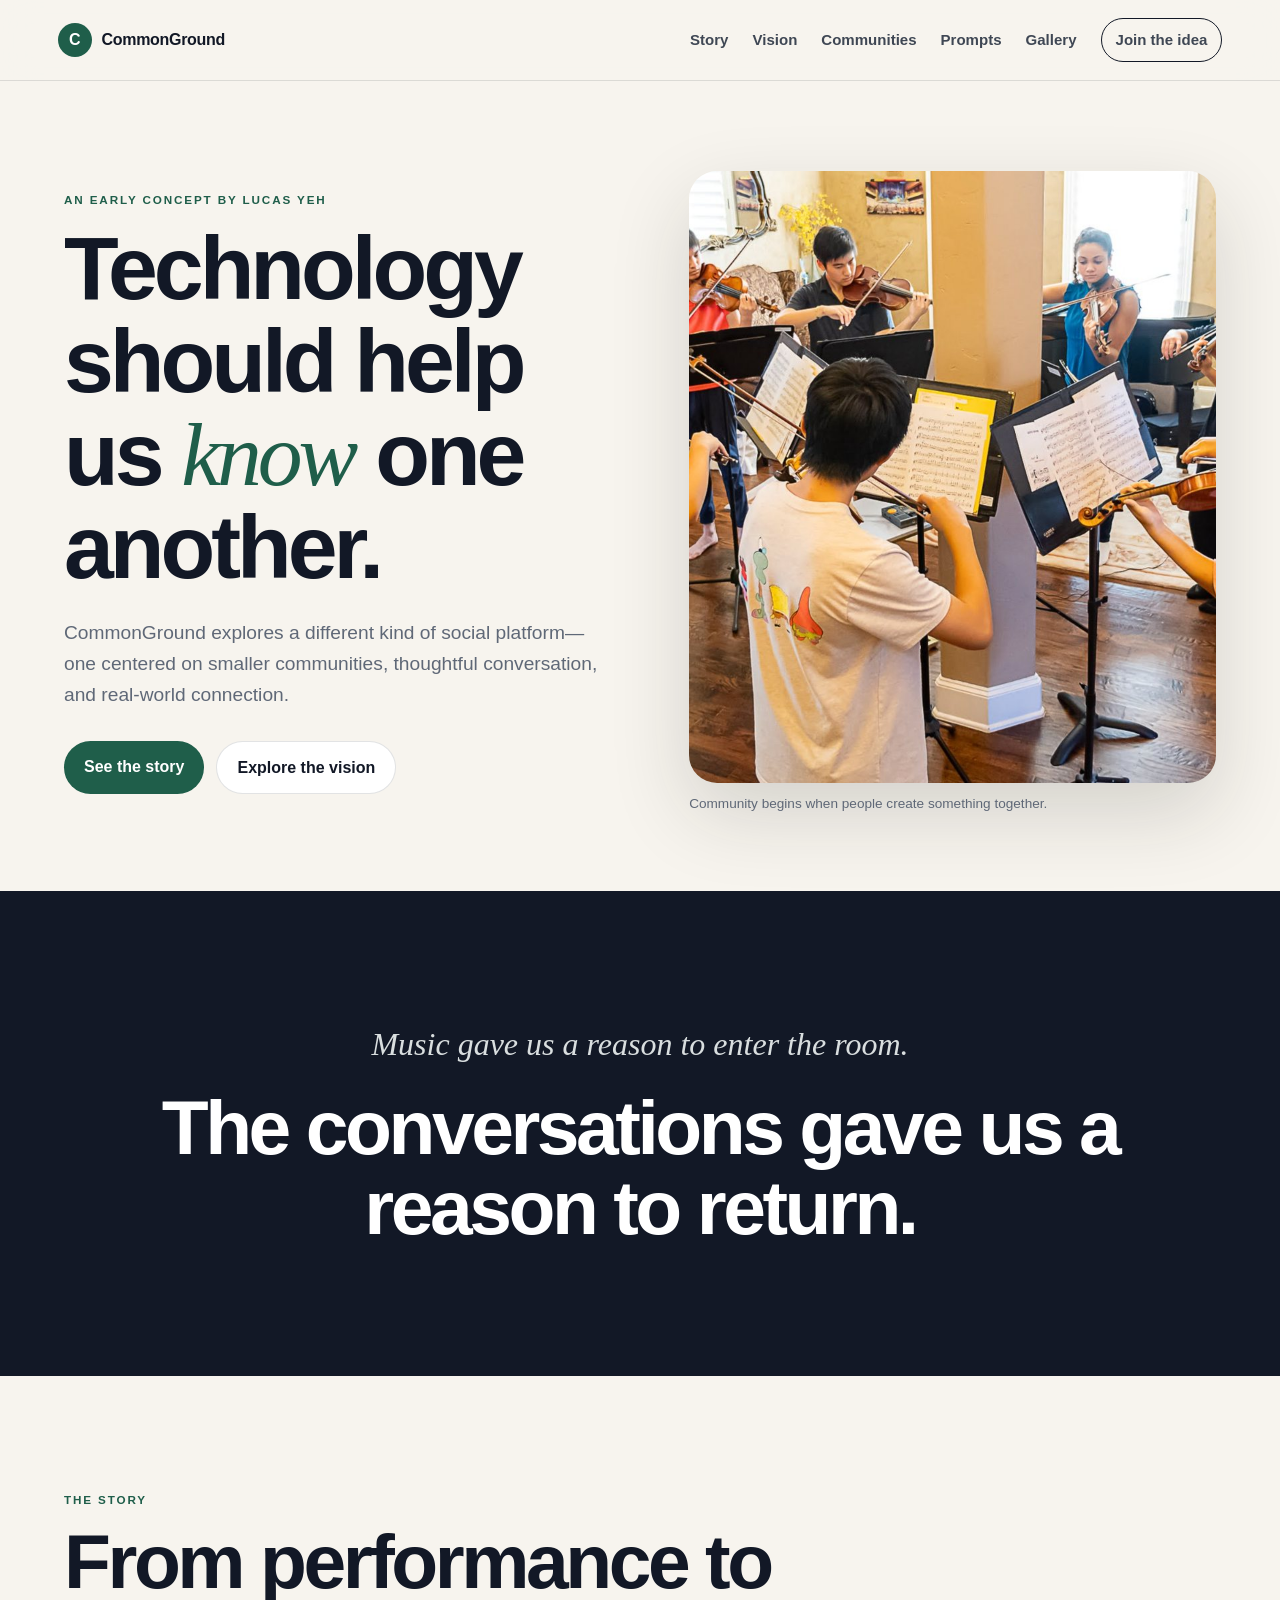
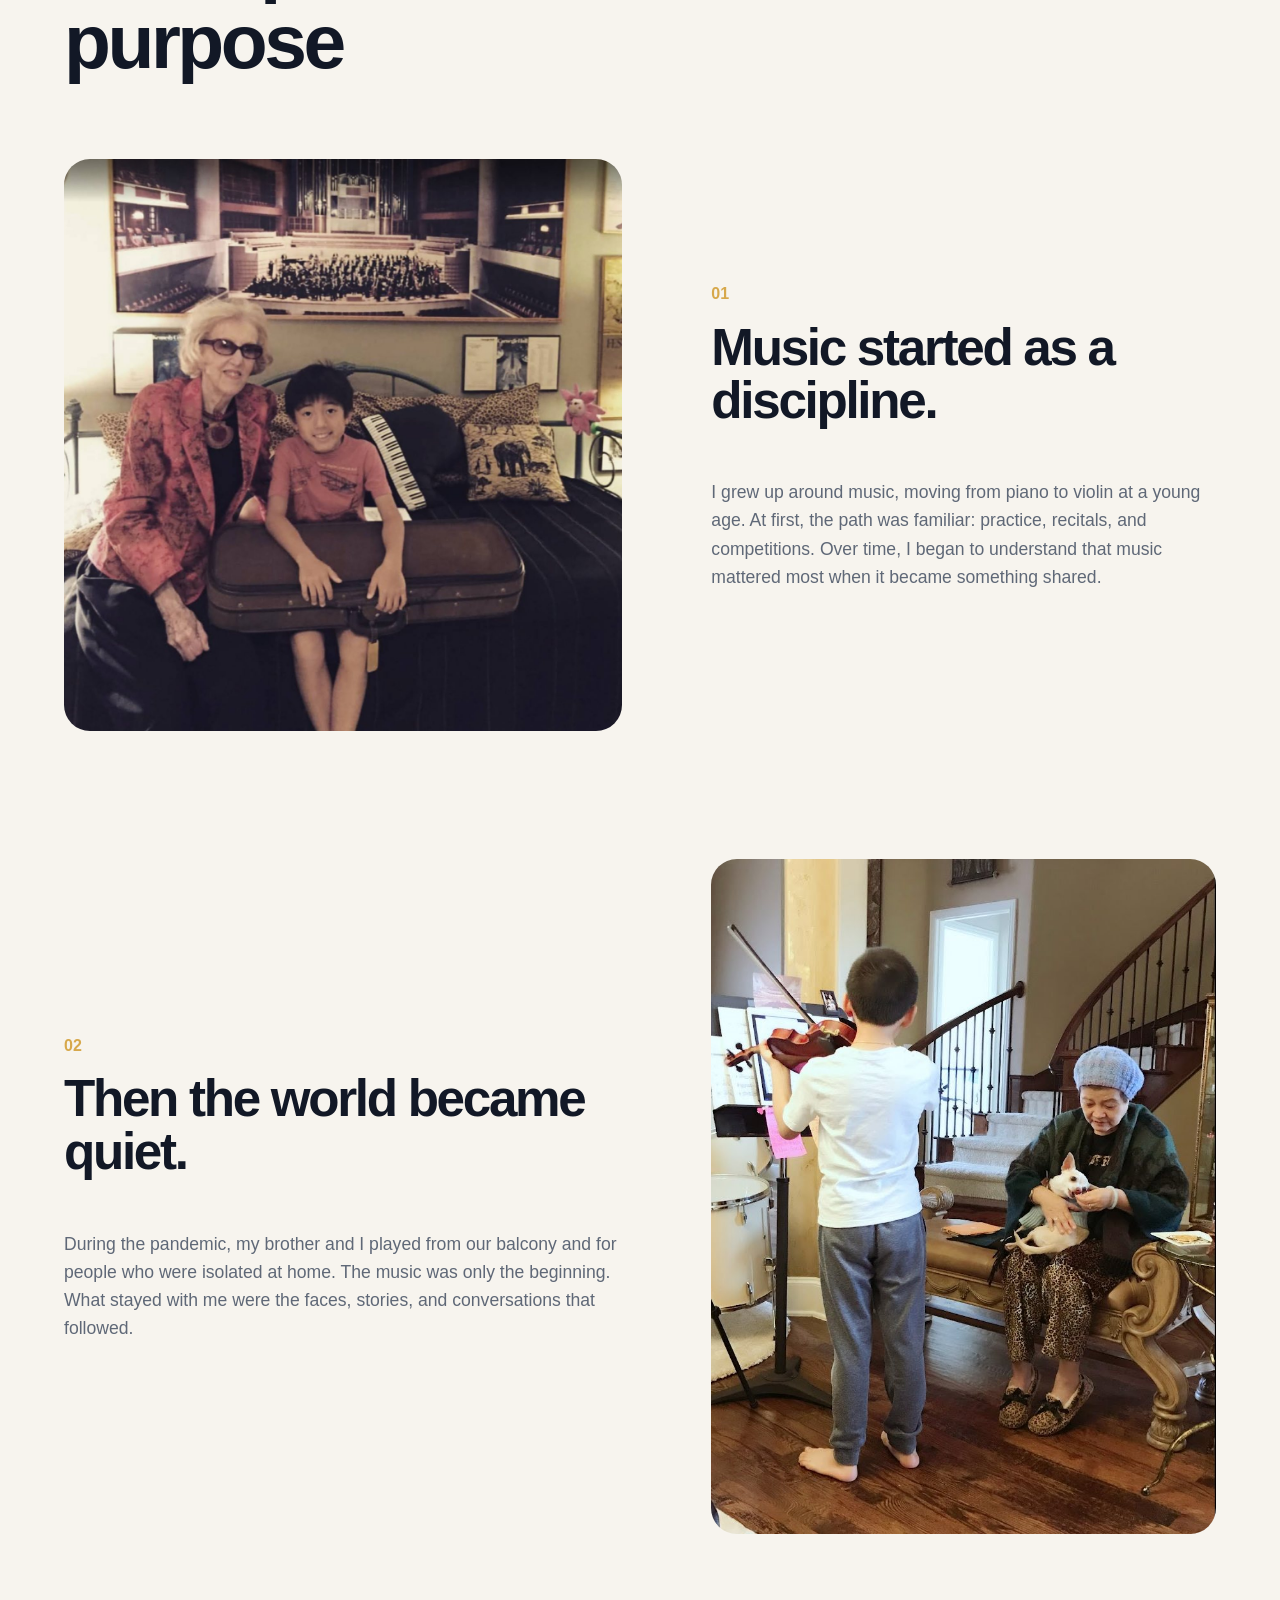
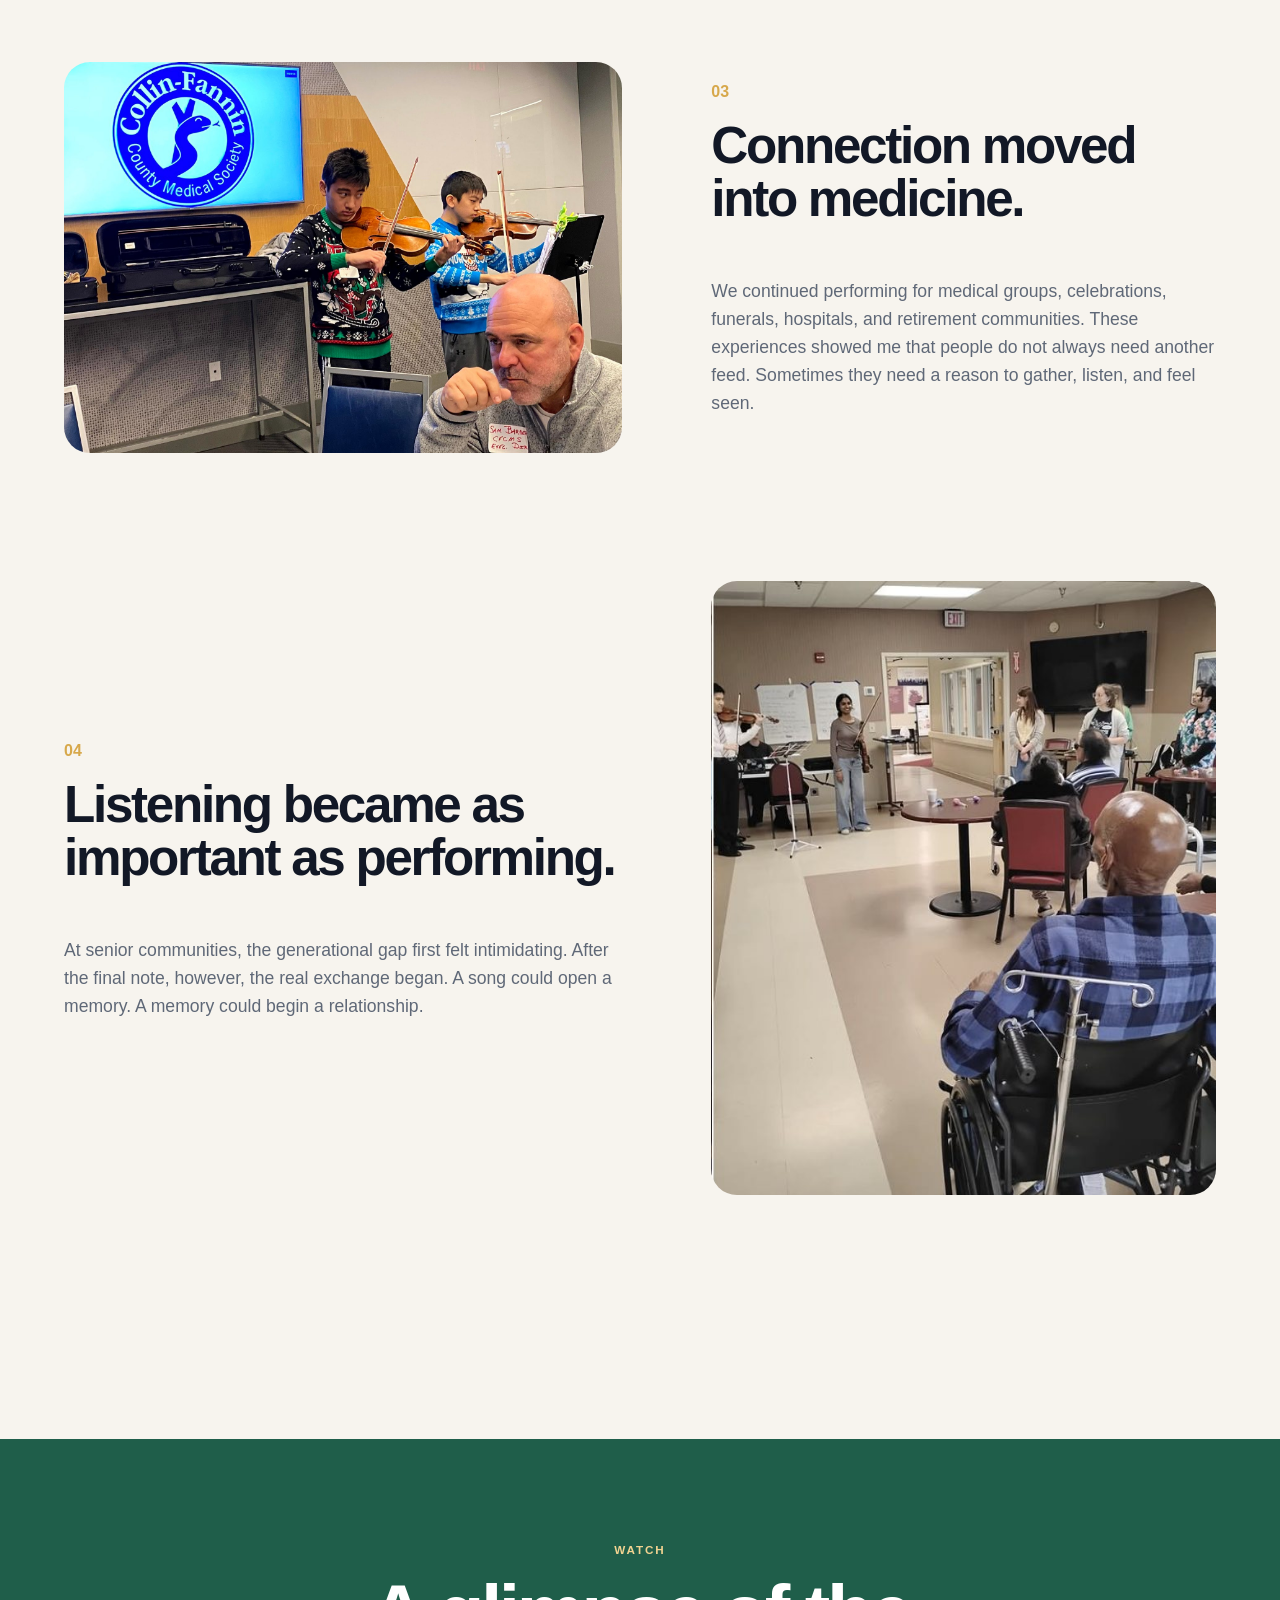
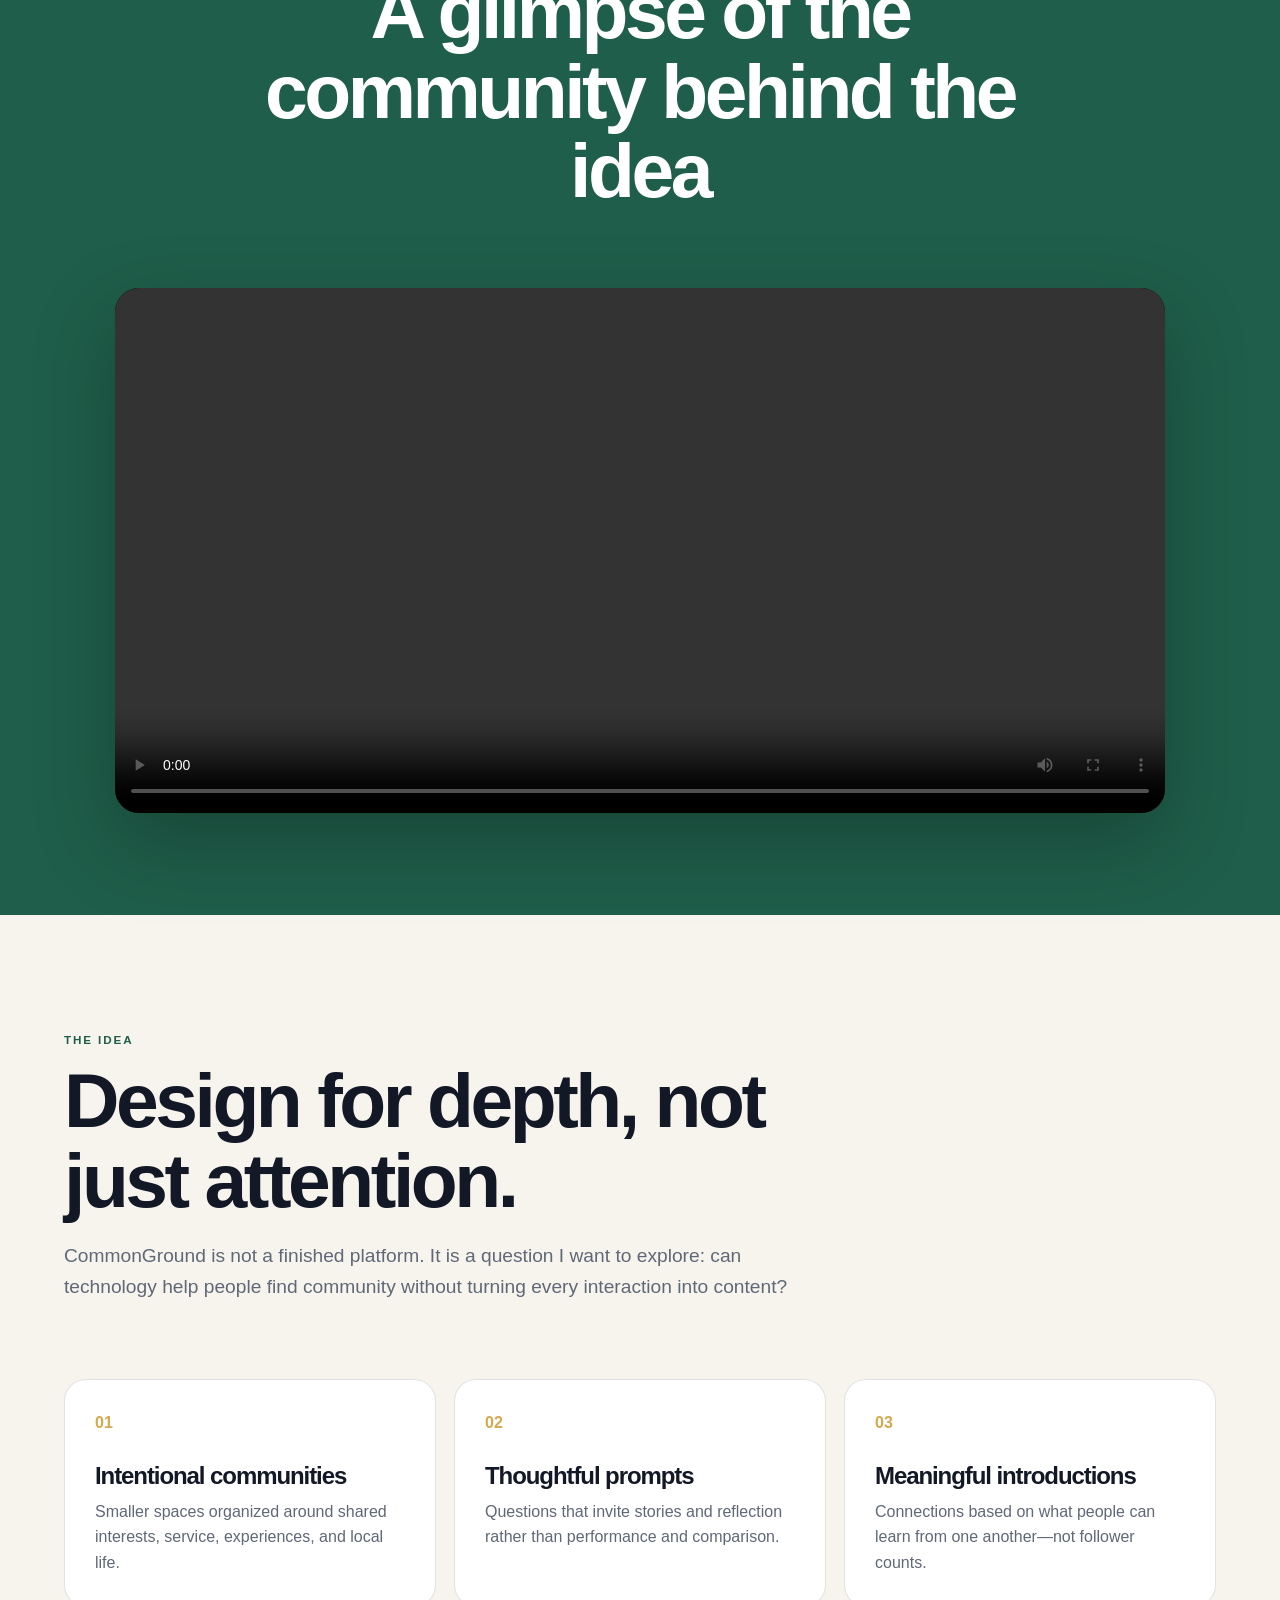
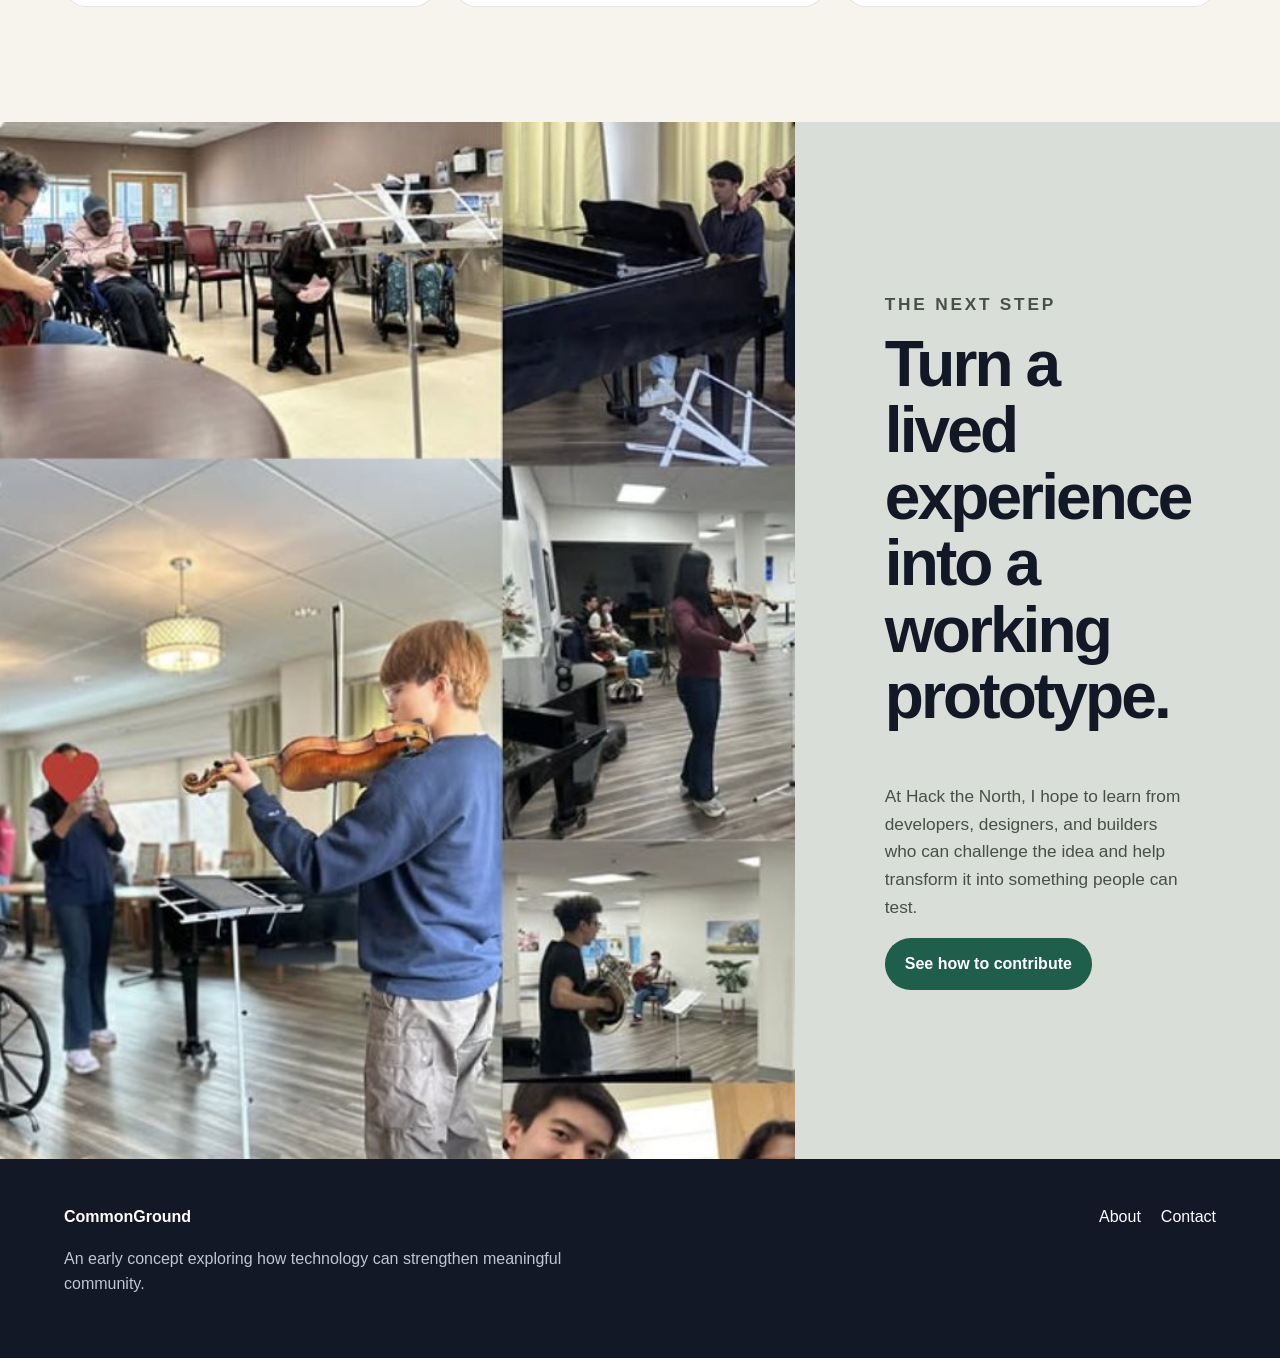
==== commit 933352f0: "Add files via upload" ====
--- a/index.html
+++ b/index.html
@@ -3,64 +3,158 @@
 <head>
   <meta charset="UTF-8">
   <meta name="viewport" content="width=device-width, initial-scale=1.0">
-  <meta name="description" content="CommonGround: an early concept for meaningful communities and real conversation.">
-  <title>Home | CommonGround</title>
+  <meta name="description" content="CommonGround is an early concept for intentional communities, honest conversation, and real human connection.">
+  <title>CommonGround — Technology for Human Connection</title>
   <link rel="stylesheet" href="style.css">
 </head>
 <body>
 
 <header class="site-header">
-  <a class="logo" href="index.html">CommonGround</a>
-  <button class="menu-button" onclick="document.querySelector('.nav-links').classList.toggle('open')">Menu</button>
+  <a class="brand" href="index.html">
+    <span class="brand-mark">C</span>
+    <span>CommonGround</span>
+  </a>
+  <button class="menu-button" aria-label="Open navigation" onclick="document.querySelector('.nav-links').classList.toggle('open')">Menu</button>
   <nav class="nav-links">
-    <a href="about.html">About</a>
-    <a href="problem.html">Problem</a>
+    <a href="index.html#story">Story</a>
     <a href="vision.html">Vision</a>
     <a href="communities.html">Communities</a>
     <a href="prompts.html">Prompts</a>
-    <a href="stories.html">Stories</a>
-    <a href="gallery.html">Gallery</a>
-    <a href="join.html">Join</a>
-    <a href="contact.html">Contact</a>
+    <a href="stories.html">Gallery</a>
+    <a class="nav-cta" href="join.html">Join the idea</a>
   </nav>
 </header>
 
 <main>
+  <section class="hero">
+    <div class="hero-copy">
+      <p class="eyebrow">An early concept by Lucas Yeh</p>
+      <h1>Technology should help us <em>know</em> one another.</h1>
+      <p class="hero-lead">CommonGround explores a different kind of social platform—one centered on smaller communities, thoughtful conversation, and real-world connection.</p>
+      <div class="actions">
+        <a class="button" href="#story">See the story</a>
+        <a class="button button-light" href="vision.html">Explore the vision</a>
+      </div>
+    </div>
+    <figure class="hero-image">
+      <img src="assets/ensemble-home.jpg" alt="A chamber ensemble rehearsing together in a home">
+      <figcaption>Community begins when people create something together.</figcaption>
+    </figure>
+  </section>
 
-<section class="hero">
-  <p class="eyebrow">A concept by Lucas Yeh</p>
-  <h1>Technology should help us know one another.</h1>
-  <p class="lead">A student-built concept for intentional communities, thoughtful conversation, and real human connection.</p>
-  <div class="actions">
-    <a class="button" href="vision.html">Explore the vision</a>
-    <a class="button secondary" href="join.html">Join the project</a>
+  <section class="statement">
+    <p>Music gave us a reason to enter the room.</p>
+    <h2>The conversations gave us a reason to return.</h2>
+  </section>
+
+  <section id="story" class="story-section">
+    <div class="section-heading">
+      <p class="eyebrow">The story</p>
+      <h2>From performance to purpose</h2>
+    </div>
+
+    <article class="story-row">
+      <div class="story-media">
+        <img src="assets/early-music.jpg" alt="A young violin student with an older music mentor">
+      </div>
+      <div class="story-copy">
+        <span class="chapter">01</span>
+        <h3>Music started as a discipline.</h3>
+        <p>I grew up around music, moving from piano to violin at a young age. At first, the path was familiar: practice, recitals, and competitions. Over time, I began to understand that music mattered most when it became something shared.</p>
+      </div>
+    </article>
+
+    <article class="story-row reverse">
+      <div class="story-media">
+        <img src="assets/home-performance.jpg" alt="A young violinist performing for an older listener at home">
+      </div>
+      <div class="story-copy">
+        <span class="chapter">02</span>
+        <h3>Then the world became quiet.</h3>
+        <p>During the pandemic, my brother and I played from our balcony and for people who were isolated at home. The music was only the beginning. What stayed with me were the faces, stories, and conversations that followed.</p>
+      </div>
+    </article>
+
+    <article class="story-row">
+      <div class="story-media">
+        <img src="assets/medical-society.jpg" alt="Two violinists performing at a county medical society gathering">
+      </div>
+      <div class="story-copy">
+        <span class="chapter">03</span>
+        <h3>Connection moved into medicine.</h3>
+        <p>We continued performing for medical groups, celebrations, funerals, hospitals, and retirement communities. These experiences showed me that people do not always need another feed. Sometimes they need a reason to gather, listen, and feel seen.</p>
+      </div>
+    </article>
+
+    <article class="story-row reverse">
+      <div class="story-media">
+        <img src="assets/senior-performance.jpg" alt="Musicians performing for residents at a senior community">
+      </div>
+      <div class="story-copy">
+        <span class="chapter">04</span>
+        <h3>Listening became as important as performing.</h3>
+        <p>At senior communities, the generational gap first felt intimidating. After the final note, however, the real exchange began. A song could open a memory. A memory could begin a relationship.</p>
+      </div>
+    </article>
+  </section>
+
+  <section class="video-section">
+    <div class="section-heading light">
+      <p class="eyebrow">Watch</p>
+      <h2>A glimpse of the community behind the idea</h2>
+    </div>
+    <video controls playsinline preload="metadata">
+      <source src="assets/community-video.mp4" type="video/mp4">
+      Your browser does not support the video player.
+    </video>
+  </section>
+
+  <section class="idea-section">
+    <div class="section-heading">
+      <p class="eyebrow">The idea</p>
+      <h2>Design for depth, not just attention.</h2>
+      <p>CommonGround is not a finished platform. It is a question I want to explore: can technology help people find community without turning every interaction into content?</p>
+    </div>
+    <div class="feature-grid">
+      <article>
+        <span>01</span>
+        <h3>Intentional communities</h3>
+        <p>Smaller spaces organized around shared interests, service, experiences, and local life.</p>
+      </article>
+      <article>
+        <span>02</span>
+        <h3>Thoughtful prompts</h3>
+        <p>Questions that invite stories and reflection rather than performance and comparison.</p>
+      </article>
+      <article>
+        <span>03</span>
+        <h3>Meaningful introductions</h3>
+        <p>Connections based on what people can learn from one another—not follower counts.</p>
+      </article>
+    </div>
+  </section>
+
+  <section class="collage">
+    <img src="assets/senior-gallery.jpg" alt="A collage of musicians performing in senior communities">
+    <div class="collage-copy">
+      <p class="eyebrow">The next step</p>
+      <h2>Turn a lived experience into a working prototype.</h2>
+      <p>At Hack the North, I hope to learn from developers, designers, and builders who can challenge the idea and help transform it into something people can test.</p>
+      <a class="button" href="join.html">See how to contribute</a>
+    </div>
+  </section>
+</main>
+
+<footer class="site-footer">
+  <div>
+    <strong>CommonGround</strong>
+    <p>An early concept exploring how technology can strengthen meaningful community.</p>
   </div>
-</section>
+  <div class="footer-links">
+    <a href="about.html">About</a>
+    <a href="contact.html">Contact</a>
+  </div>
+</footer>
 
-<section class="grid three">
-  <article class="card">
-    <h2>Small communities</h2>
-    <p>Connect around shared interests, experiences, values, and local causes.</p>
-  </article>
-  <article class="card">
-    <h2>Better conversations</h2>
-    <p>Use thoughtful prompts that encourage honesty instead of performance.</p>
-  </article>
-  <article class="card">
-    <h2>Real-world connection</h2>
-    <p>Turn online introductions into service, friendship, and community events.</p>
-  </article>
-</section>
-
-<section class="story-panel">
-  <h2>Where the idea began</h2>
-  <p>During the pandemic, my brother and I performed violin from our balcony for isolated neighbors. We later played in hospitals, retirement communities, funerals, and celebrations. Those experiences showed me that music gives people a reason to connect.</p>
-  <a class="text-link" href="about.html">Read the full story →</a>
-</section>
-
-</main>
-<footer>
-  <p>CommonGround is an early concept created by Lucas Yeh.</p>
-</footer>
 </body>
 </html>
--- a/style.css
+++ b/style.css
@@ -1,292 +1,34 @@
 
-* { box-sizing: border-box; }
-
-:root {
-  --ink: #172033;
-  --muted: #5b6475;
-  --surface: #ffffff;
-  --soft: #f3f6fb;
-  --accent: #3157d5;
-  --border: #dfe5ef;
+:root{
+  --ink:#121826; --muted:#5f6877; --paper:#f7f4ee; --white:#fff;
+  --accent:#1f5e4a; --accent2:#d7a84b; --line:rgba(18,24,38,.12);
 }
-
-body {
-  margin: 0;
-  font-family: Arial, Helvetica, sans-serif;
-  color: var(--ink);
-  background: var(--soft);
-  line-height: 1.6;
+*{box-sizing:border-box} html{scroll-behavior:smooth}
+body{margin:0;background:var(--paper);color:var(--ink);font-family:Inter,ui-sans-serif,-apple-system,BlinkMacSystemFont,"Segoe UI",sans-serif;line-height:1.6}
+img{display:block;width:100%} a{color:inherit}
+.site-header{position:sticky;top:0;z-index:30;display:flex;align-items:center;justify-content:space-between;padding:18px 4.5%;background:rgba(247,244,238,.9);backdrop-filter:blur(18px);border-bottom:1px solid var(--line)}
+.brand{display:flex;align-items:center;gap:10px;font-weight:800;text-decoration:none;letter-spacing:-.02em}.brand-mark{display:grid;place-items:center;width:34px;height:34px;border-radius:50%;background:var(--accent);color:white}
+.nav-links{display:flex;align-items:center;gap:24px}.nav-links a{text-decoration:none;color:#3f4754;font-size:.94rem;font-weight:600}.nav-links a:hover{color:var(--accent)}
+.nav-cta{padding:9px 14px;border:1px solid var(--ink);border-radius:999px}.menu-button{display:none;border:0;background:none;font:inherit}
+main{overflow:hidden}.hero{min-height:86vh;display:grid;grid-template-columns:1.02fr .98fr;align-items:center;gap:6vw;padding:7vw 5vw 6vw}
+.hero-copy{max-width:720px}.eyebrow{margin:0 0 12px;text-transform:uppercase;letter-spacing:.16em;font-size:.73rem;font-weight:850;color:var(--accent)}
+h1,h2,h3{margin-top:0;line-height:1.04;letter-spacing:-.045em}h1{font-size:clamp(3.2rem,7vw,7rem);margin-bottom:24px}h1 em{font-family:Georgia,serif;font-weight:400;color:var(--accent)}
+.hero-lead{font-size:clamp(1.05rem,1.5vw,1.35rem);color:var(--muted);max-width:620px}.actions{display:flex;gap:12px;flex-wrap:wrap;margin-top:30px}
+.button{display:inline-block;text-decoration:none;padding:13px 20px;border-radius:999px;background:var(--accent);color:white;font-weight:750}.button-light{background:white;color:var(--ink);border:1px solid var(--line)}
+.hero-image{margin:0}.hero-image img{height:min(68vh,780px);object-fit:cover;border-radius:28px;box-shadow:0 30px 80px rgba(34,31,25,.16)}figcaption{margin-top:10px;color:var(--muted);font-size:.85rem}
+.statement{padding:10vw 8vw;text-align:center;background:var(--ink);color:white}.statement p{font-family:Georgia,serif;font-style:italic;font-size:clamp(1.3rem,2.5vw,2.2rem);margin:0;color:#d9dedf}.statement h2{font-size:clamp(2.5rem,6vw,6rem);max-width:1100px;margin:18px auto 0}
+.story-section,.idea-section,.inner-page{width:min(1240px,90%);margin:0 auto;padding:9vw 0}.section-heading{max-width:760px;margin-bottom:6vw}.section-heading h2,.page-hero h1{font-size:clamp(2.8rem,6vw,6rem);margin-bottom:20px}.section-heading>p:last-child,.page-hero>p:last-child{font-size:1.2rem;color:var(--muted)}
+.story-row{display:grid;grid-template-columns:1.05fr .95fr;gap:7vw;align-items:center;margin-bottom:10vw}.story-row.reverse .story-media{order:2}.story-media img{max-height:680px;object-fit:cover;border-radius:26px}.chapter{display:block;color:var(--accent2);font-weight:900;margin-bottom:14px}.story-copy h3{font-size:clamp(2rem,4vw,4rem)}.story-copy p{font-size:1.1rem;color:var(--muted)}
+.video-section{background:var(--accent);color:white;padding:8vw 7vw}.video-section .section-heading{margin-left:auto;margin-right:auto;text-align:center}.video-section .eyebrow{color:#f2d391}.video-section video{display:block;width:min(1050px,100%);margin:0 auto;border-radius:24px;box-shadow:0 30px 80px rgba(0,0,0,.25);background:black}
+.feature-grid{display:grid;grid-template-columns:repeat(3,1fr);gap:18px}.feature-grid.large{grid-template-columns:repeat(2,1fr)}.feature-grid article,.community-grid article,.contact-panel{background:white;border:1px solid var(--line);border-radius:22px;padding:30px}.feature-grid article span{color:var(--accent2);font-weight:900}.feature-grid h3,.community-grid h2{font-size:1.5rem;margin:28px 0 10px}.feature-grid p,.community-grid p{color:var(--muted);margin:0}
+.collage{display:grid;grid-template-columns:1.25fr .75fr;min-height:70vh;background:#d9ded8}.collage>img{height:100%;object-fit:cover}.collage-copy{align-self:center;padding:7vw}.collage-copy h2{font-size:clamp(2.5rem,5vw,5rem)}.collage-copy p{color:#475047;font-size:1.08rem}
+.site-footer{display:flex;justify-content:space-between;gap:30px;padding:45px 5%;background:var(--ink);color:white}.site-footer p{color:#bfc6cf;max-width:580px}.footer-links{display:flex;gap:20px}.footer-links a{text-decoration:none}
+.page-hero{max-width:950px;padding:4vw 0 7vw}.page-hero h1{font-size:clamp(3rem,7vw,7rem)}.split-feature{display:grid;grid-template-columns:1fr 1fr;gap:6vw;align-items:center}.split-feature img,.wide-image{border-radius:26px;max-height:720px;object-fit:cover}.split-feature h2{font-size:clamp(2.2rem,4vw,4.5rem)}.split-feature p{color:var(--muted);font-size:1.08rem}.quote-block{padding:10vw 0;text-align:center}.quote-block blockquote{font-family:Georgia,serif;font-size:clamp(2.2rem,5vw,5rem);line-height:1.12;margin:0;color:var(--accent)}
+.community-grid{display:grid;grid-template-columns:repeat(2,1fr);gap:20px;margin-bottom:6vw}.prompt-grid{display:grid;grid-template-columns:repeat(2,1fr);gap:18px}.prompt-grid article{min-height:210px;display:flex;align-items:flex-end;background:white;border:1px solid var(--line);border-radius:22px;padding:28px;font-family:Georgia,serif;font-size:1.5rem}
+.gallery{display:grid;grid-template-columns:repeat(2,1fr);gap:24px}.gallery figure{margin:0}.gallery .span-2{grid-column:span 2}.gallery img{height:520px;object-fit:cover;border-radius:24px}.gallery figure:not(.span-2) img{height:620px}.center{text-align:center;margin-top:50px}.contact-panel{max-width:700px}.contact-panel h2{font-size:3rem}
+@media(max-width:860px){
+ .menu-button{display:block}.nav-links{display:none;position:absolute;top:70px;left:0;right:0;padding:20px 5%;background:var(--paper);flex-direction:column;align-items:flex-start;border-bottom:1px solid var(--line)}.nav-links.open{display:flex}
+ .hero,.story-row,.collage,.split-feature{grid-template-columns:1fr}.hero{padding-top:12vw}.hero-image img{height:55vh}.story-row.reverse .story-media{order:0}
+ .feature-grid,.feature-grid.large,.community-grid,.prompt-grid{grid-template-columns:1fr}.collage>img{max-height:620px}.gallery{grid-template-columns:1fr}.gallery .span-2{grid-column:auto}.gallery img,.gallery figure:not(.span-2) img{height:auto}
+ .site-footer{flex-direction:column}.inner-page{padding-top:14vw}
 }
-
-.site-header {
-  position: sticky;
-  top: 0;
-  z-index: 10;
-  display: flex;
-  align-items: center;
-  justify-content: space-between;
-  gap: 24px;
-  padding: 16px 5%;
-  background: rgba(255,255,255,.96);
-  border-bottom: 1px solid var(--border);
-}
-
-.logo {
-  color: var(--ink);
-  text-decoration: none;
-  font-size: 1.25rem;
-  font-weight: 800;
-}
-
-.nav-links {
-  display: flex;
-  flex-wrap: wrap;
-  gap: 16px;
-}
-
-.nav-links a {
-  color: var(--muted);
-  text-decoration: none;
-  font-size: .95rem;
-}
-
-.nav-links a:hover,
-.text-link:hover {
-  color: var(--accent);
-}
-
-.menu-button {
-  display: none;
-  padding: 8px 12px;
-  border: 1px solid var(--border);
-  border-radius: 8px;
-  background: white;
-}
-
-main {
-  width: min(1120px, 90%);
-  margin: 0 auto;
-  padding: 72px 0;
-}
-
-.hero {
-  max-width: 900px;
-  padding: 70px 0 90px;
-}
-
-.eyebrow {
-  margin: 0 0 10px;
-  color: var(--accent);
-  font-weight: 800;
-  letter-spacing: .08em;
-  text-transform: uppercase;
-  font-size: .8rem;
-}
-
-h1 {
-  margin: 0 0 22px;
-  font-size: clamp(2.5rem, 7vw, 5.8rem);
-  line-height: 1.02;
-  letter-spacing: -.04em;
-}
-
-.page-header h1 {
-  font-size: clamp(2.4rem, 6vw, 4.7rem);
-}
-
-h2 {
-  line-height: 1.2;
-}
-
-.lead {
-  max-width: 760px;
-  color: var(--muted);
-  font-size: 1.25rem;
-}
-
-.actions {
-  display: flex;
-  flex-wrap: wrap;
-  gap: 14px;
-  margin-top: 32px;
-}
-
-.button {
-  display: inline-block;
-  padding: 13px 20px;
-  border-radius: 10px;
-  background: var(--accent);
-  color: white;
-  text-decoration: none;
-  font-weight: 700;
-}
-
-.button.secondary {
-  background: white;
-  color: var(--ink);
-  border: 1px solid var(--border);
-}
-
-.grid {
-  display: grid;
-  gap: 22px;
-  margin: 40px 0;
-}
-
-.grid.three {
-  grid-template-columns: repeat(3, 1fr);
-}
-
-.grid.two {
-  grid-template-columns: repeat(2, 1fr);
-}
-
-.card,
-.prompt-card,
-.story,
-.contact-box,
-.story-panel {
-  padding: 28px;
-  background: var(--surface);
-  border: 1px solid var(--border);
-  border-radius: 18px;
-  box-shadow: 0 10px 30px rgba(25, 35, 60, .05);
-}
-
-.card h2,
-.story h2 {
-  margin-top: 0;
-}
-
-.prompt-card {
-  display: flex;
-  align-items: center;
-  min-height: 170px;
-  font-size: 1.25rem;
-  font-weight: 700;
-}
-
-.story-panel {
-  margin-top: 60px;
-  padding: 42px;
-}
-
-.content {
-  max-width: 800px;
-  font-size: 1.1rem;
-}
-
-.content h2 {
-  margin-top: 42px;
-}
-
-.text-link {
-  color: var(--accent);
-  text-decoration: none;
-  font-weight: 800;
-}
-
-.center {
-  text-align: center;
-  margin-top: 42px;
-}
-
-.contact-box {
-  max-width: 620px;
-  margin-top: 34px;
-}
-
-.small {
-  color: var(--muted);
-  font-size: .9rem;
-}
-
-footer {
-  padding: 30px 5%;
-  color: var(--muted);
-  background: white;
-  border-top: 1px solid var(--border);
-  text-align: center;
-}
-
-@media (max-width: 820px) {
-  .menu-button {
-    display: block;
-  }
-
-  .site-header {
-    align-items: flex-start;
-  }
-
-  .nav-links {
-    display: none;
-    position: absolute;
-    top: 65px;
-    left: 0;
-    right: 0;
-    padding: 20px 5%;
-    background: white;
-    border-bottom: 1px solid var(--border);
-    flex-direction: column;
-  }
-
-  .nav-links.open {
-    display: flex;
-  }
-
-  .grid.three,
-  .grid.two {
-    grid-template-columns: 1fr;
-  }
-
-  main {
-    padding-top: 45px;
-  }
-}
-
-
-/* Dedicated photo gallery */
-.photo-gallery {
-  display: grid;
-  grid-template-columns: repeat(3, minmax(0, 1fr));
-  gap: 22px;
-  margin-top: 40px;
-}
-
-.photo-gallery figure {
-  margin: 0;
-  padding: 14px;
-  background: var(--surface, #ffffff);
-  border: 1px solid var(--border, #dfe5ef);
-  border-radius: 18px;
-  box-shadow: 0 10px 30px rgba(25, 35, 60, .05);
-}
-
-.photo-gallery img {
-  width: 100%;
-  height: 260px;
-  object-fit: cover;
-  border-radius: 12px;
-}
-
-.photo-gallery figcaption {
-  padding: 12px 4px 2px;
-  color: var(--muted, #5b6475);
-  font-weight: 700;
-}
-
-@media (max-width: 900px) {
-  .photo-gallery {
-    grid-template-columns: repeat(2, minmax(0, 1fr));
-  }
-}
-
-@media (max-width: 600px) {
-  .photo-gallery {
-    grid-template-columns: 1fr;
-  }
-
-  .photo-gallery img {
-    height: 240px;
-  }
-}
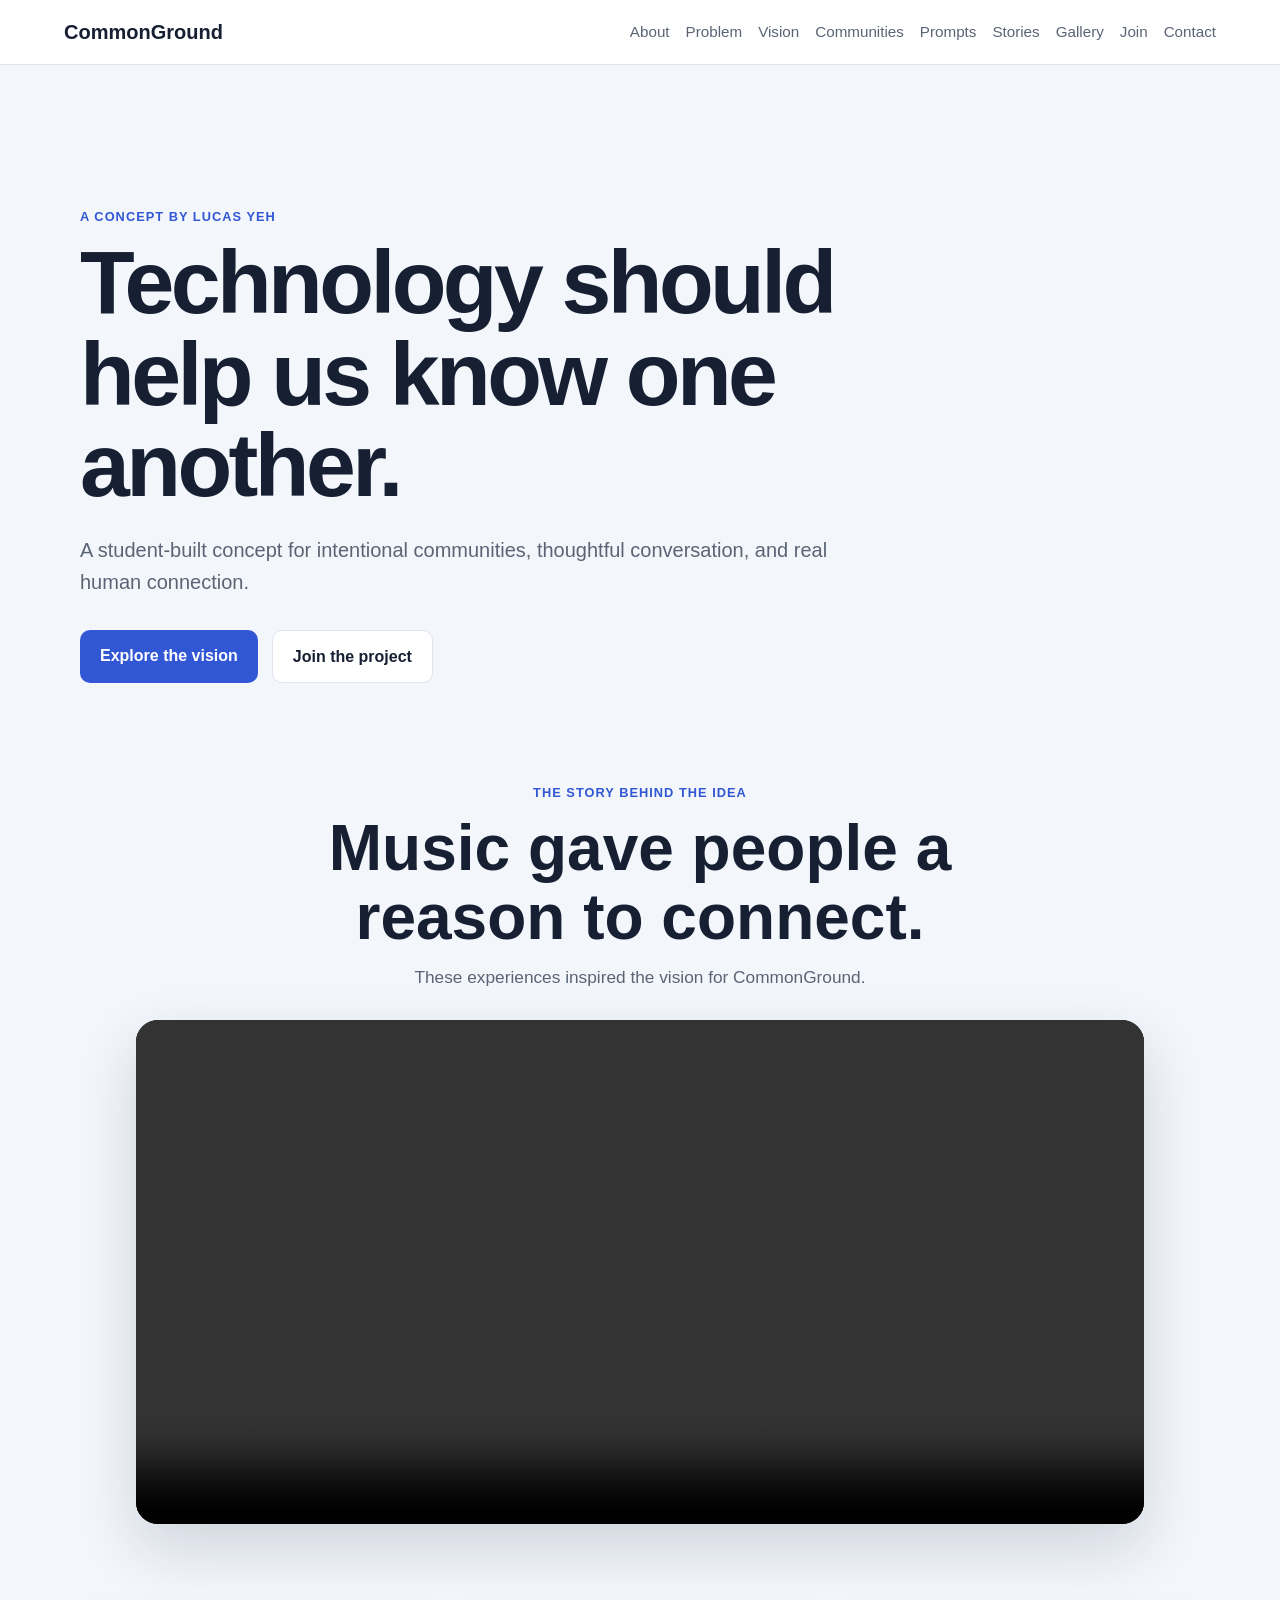
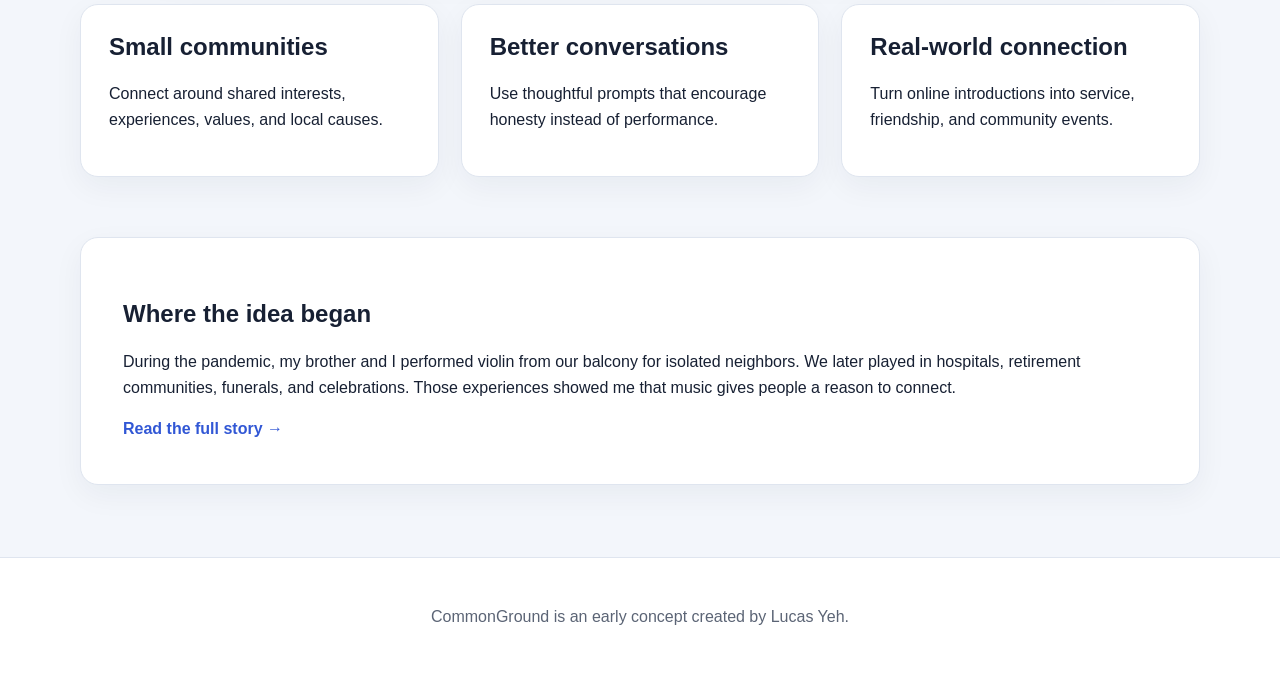
==== commit be8cdb24: "Add files via upload" ====
--- a/index.html
+++ b/index.html
@@ -3,158 +3,78 @@
 <head>
   <meta charset="UTF-8">
   <meta name="viewport" content="width=device-width, initial-scale=1.0">
-  <meta name="description" content="CommonGround is an early concept for intentional communities, honest conversation, and real human connection.">
-  <title>CommonGround — Technology for Human Connection</title>
+  <meta name="description" content="CommonGround: an early concept for meaningful communities and real conversation.">
+  <title>Home | CommonGround</title>
   <link rel="stylesheet" href="style.css">
 </head>
 <body>
 
 <header class="site-header">
-  <a class="brand" href="index.html">
-    <span class="brand-mark">C</span>
-    <span>CommonGround</span>
-  </a>
-  <button class="menu-button" aria-label="Open navigation" onclick="document.querySelector('.nav-links').classList.toggle('open')">Menu</button>
+  <a class="logo" href="index.html">CommonGround</a>
+  <button class="menu-button" onclick="document.querySelector('.nav-links').classList.toggle('open')">Menu</button>
   <nav class="nav-links">
-    <a href="index.html#story">Story</a>
+    <a href="about.html">About</a>
+    <a href="problem.html">Problem</a>
     <a href="vision.html">Vision</a>
     <a href="communities.html">Communities</a>
     <a href="prompts.html">Prompts</a>
-    <a href="stories.html">Gallery</a>
-    <a class="nav-cta" href="join.html">Join the idea</a>
+    <a href="stories.html">Stories</a>
+    <a href="gallery.html">Gallery</a>
+    <a href="join.html">Join</a>
+    <a href="contact.html">Contact</a>
   </nav>
 </header>
 
 <main>
-  <section class="hero">
-    <div class="hero-copy">
-      <p class="eyebrow">An early concept by Lucas Yeh</p>
-      <h1>Technology should help us <em>know</em> one another.</h1>
-      <p class="hero-lead">CommonGround explores a different kind of social platform—one centered on smaller communities, thoughtful conversation, and real-world connection.</p>
-      <div class="actions">
-        <a class="button" href="#story">See the story</a>
-        <a class="button button-light" href="vision.html">Explore the vision</a>
-      </div>
-    </div>
-    <figure class="hero-image">
-      <img src="assets/ensemble-home.jpg" alt="A chamber ensemble rehearsing together in a home">
-      <figcaption>Community begins when people create something together.</figcaption>
-    </figure>
-  </section>
 
-  <section class="statement">
-    <p>Music gave us a reason to enter the room.</p>
-    <h2>The conversations gave us a reason to return.</h2>
-  </section>
+<section class="hero">
+  <p class="eyebrow">A concept by Lucas Yeh</p>
+  <h1>Technology should help us know one another.</h1>
+  <p class="lead">A student-built concept for intentional communities, thoughtful conversation, and real human connection.</p>
+  <div class="actions">
+    <a class="button" href="vision.html">Explore the vision</a>
+    <a class="button secondary" href="join.html">Join the project</a>
+  </div>
+</section>
 
-  <section id="story" class="story-section">
-    <div class="section-heading">
-      <p class="eyebrow">The story</p>
-      <h2>From performance to purpose</h2>
-    </div>
+<section class="homepage-video-section">
+  <div class="video-heading">
+    <p class="eyebrow">The story behind the idea</p>
+    <h2>Music gave people a reason to connect.</h2>
+    <p>These experiences inspired the vision for CommonGround.</p>
+  </div>
 
-    <article class="story-row">
-      <div class="story-media">
-        <img src="assets/early-music.jpg" alt="A young violin student with an older music mentor">
-      </div>
-      <div class="story-copy">
-        <span class="chapter">01</span>
-        <h3>Music started as a discipline.</h3>
-        <p>I grew up around music, moving from piano to violin at a young age. At first, the path was familiar: practice, recitals, and competitions. Over time, I began to understand that music mattered most when it became something shared.</p>
-      </div>
-    </article>
+  <video class="homepage-video" controls playsinline preload="metadata">
+    <source src="assets/community-video.mp4" type="video/mp4">
+    Your browser does not support the video player.
+  </video>
+</section>
 
-    <article class="story-row reverse">
-      <div class="story-media">
-        <img src="assets/home-performance.jpg" alt="A young violinist performing for an older listener at home">
-      </div>
-      <div class="story-copy">
-        <span class="chapter">02</span>
-        <h3>Then the world became quiet.</h3>
-        <p>During the pandemic, my brother and I played from our balcony and for people who were isolated at home. The music was only the beginning. What stayed with me were the faces, stories, and conversations that followed.</p>
-      </div>
-    </article>
 
-    <article class="story-row">
-      <div class="story-media">
-        <img src="assets/medical-society.jpg" alt="Two violinists performing at a county medical society gathering">
-      </div>
-      <div class="story-copy">
-        <span class="chapter">03</span>
-        <h3>Connection moved into medicine.</h3>
-        <p>We continued performing for medical groups, celebrations, funerals, hospitals, and retirement communities. These experiences showed me that people do not always need another feed. Sometimes they need a reason to gather, listen, and feel seen.</p>
-      </div>
-    </article>
+<section class="grid three">
+  <article class="card">
+    <h2>Small communities</h2>
+    <p>Connect around shared interests, experiences, values, and local causes.</p>
+  </article>
+  <article class="card">
+    <h2>Better conversations</h2>
+    <p>Use thoughtful prompts that encourage honesty instead of performance.</p>
+  </article>
+  <article class="card">
+    <h2>Real-world connection</h2>
+    <p>Turn online introductions into service, friendship, and community events.</p>
+  </article>
+</section>
 
-    <article class="story-row reverse">
-      <div class="story-media">
-        <img src="assets/senior-performance.jpg" alt="Musicians performing for residents at a senior community">
-      </div>
-      <div class="story-copy">
-        <span class="chapter">04</span>
-        <h3>Listening became as important as performing.</h3>
-        <p>At senior communities, the generational gap first felt intimidating. After the final note, however, the real exchange began. A song could open a memory. A memory could begin a relationship.</p>
-      </div>
-    </article>
-  </section>
+<section class="story-panel">
+  <h2>Where the idea began</h2>
+  <p>During the pandemic, my brother and I performed violin from our balcony for isolated neighbors. We later played in hospitals, retirement communities, funerals, and celebrations. Those experiences showed me that music gives people a reason to connect.</p>
+  <a class="text-link" href="about.html">Read the full story →</a>
+</section>
 
-  <section class="video-section">
-    <div class="section-heading light">
-      <p class="eyebrow">Watch</p>
-      <h2>A glimpse of the community behind the idea</h2>
-    </div>
-    <video controls playsinline preload="metadata">
-      <source src="assets/community-video.mp4" type="video/mp4">
-      Your browser does not support the video player.
-    </video>
-  </section>
-
-  <section class="idea-section">
-    <div class="section-heading">
-      <p class="eyebrow">The idea</p>
-      <h2>Design for depth, not just attention.</h2>
-      <p>CommonGround is not a finished platform. It is a question I want to explore: can technology help people find community without turning every interaction into content?</p>
-    </div>
-    <div class="feature-grid">
-      <article>
-        <span>01</span>
-        <h3>Intentional communities</h3>
-        <p>Smaller spaces organized around shared interests, service, experiences, and local life.</p>
-      </article>
-      <article>
-        <span>02</span>
-        <h3>Thoughtful prompts</h3>
-        <p>Questions that invite stories and reflection rather than performance and comparison.</p>
-      </article>
-      <article>
-        <span>03</span>
-        <h3>Meaningful introductions</h3>
-        <p>Connections based on what people can learn from one another—not follower counts.</p>
-      </article>
-    </div>
-  </section>
-
-  <section class="collage">
-    <img src="assets/senior-gallery.jpg" alt="A collage of musicians performing in senior communities">
-    <div class="collage-copy">
-      <p class="eyebrow">The next step</p>
-      <h2>Turn a lived experience into a working prototype.</h2>
-      <p>At Hack the North, I hope to learn from developers, designers, and builders who can challenge the idea and help transform it into something people can test.</p>
-      <a class="button" href="join.html">See how to contribute</a>
-    </div>
-  </section>
 </main>
-
-<footer class="site-footer">
-  <div>
-    <strong>CommonGround</strong>
-    <p>An early concept exploring how technology can strengthen meaningful community.</p>
-  </div>
-  <div class="footer-links">
-    <a href="about.html">About</a>
-    <a href="contact.html">Contact</a>
-  </div>
+<footer>
+  <p>CommonGround is an early concept created by Lucas Yeh.</p>
 </footer>
-
 </body>
 </html>
--- a/style.css
+++ b/style.css
@@ -1,34 +1,338 @@
 
-:root{
-  --ink:#121826; --muted:#5f6877; --paper:#f7f4ee; --white:#fff;
-  --accent:#1f5e4a; --accent2:#d7a84b; --line:rgba(18,24,38,.12);
-}
-*{box-sizing:border-box} html{scroll-behavior:smooth}
-body{margin:0;background:var(--paper);color:var(--ink);font-family:Inter,ui-sans-serif,-apple-system,BlinkMacSystemFont,"Segoe UI",sans-serif;line-height:1.6}
-img{display:block;width:100%} a{color:inherit}
-.site-header{position:sticky;top:0;z-index:30;display:flex;align-items:center;justify-content:space-between;padding:18px 4.5%;background:rgba(247,244,238,.9);backdrop-filter:blur(18px);border-bottom:1px solid var(--line)}
-.brand{display:flex;align-items:center;gap:10px;font-weight:800;text-decoration:none;letter-spacing:-.02em}.brand-mark{display:grid;place-items:center;width:34px;height:34px;border-radius:50%;background:var(--accent);color:white}
-.nav-links{display:flex;align-items:center;gap:24px}.nav-links a{text-decoration:none;color:#3f4754;font-size:.94rem;font-weight:600}.nav-links a:hover{color:var(--accent)}
-.nav-cta{padding:9px 14px;border:1px solid var(--ink);border-radius:999px}.menu-button{display:none;border:0;background:none;font:inherit}
-main{overflow:hidden}.hero{min-height:86vh;display:grid;grid-template-columns:1.02fr .98fr;align-items:center;gap:6vw;padding:7vw 5vw 6vw}
-.hero-copy{max-width:720px}.eyebrow{margin:0 0 12px;text-transform:uppercase;letter-spacing:.16em;font-size:.73rem;font-weight:850;color:var(--accent)}
-h1,h2,h3{margin-top:0;line-height:1.04;letter-spacing:-.045em}h1{font-size:clamp(3.2rem,7vw,7rem);margin-bottom:24px}h1 em{font-family:Georgia,serif;font-weight:400;color:var(--accent)}
-.hero-lead{font-size:clamp(1.05rem,1.5vw,1.35rem);color:var(--muted);max-width:620px}.actions{display:flex;gap:12px;flex-wrap:wrap;margin-top:30px}
-.button{display:inline-block;text-decoration:none;padding:13px 20px;border-radius:999px;background:var(--accent);color:white;font-weight:750}.button-light{background:white;color:var(--ink);border:1px solid var(--line)}
-.hero-image{margin:0}.hero-image img{height:min(68vh,780px);object-fit:cover;border-radius:28px;box-shadow:0 30px 80px rgba(34,31,25,.16)}figcaption{margin-top:10px;color:var(--muted);font-size:.85rem}
-.statement{padding:10vw 8vw;text-align:center;background:var(--ink);color:white}.statement p{font-family:Georgia,serif;font-style:italic;font-size:clamp(1.3rem,2.5vw,2.2rem);margin:0;color:#d9dedf}.statement h2{font-size:clamp(2.5rem,6vw,6rem);max-width:1100px;margin:18px auto 0}
-.story-section,.idea-section,.inner-page{width:min(1240px,90%);margin:0 auto;padding:9vw 0}.section-heading{max-width:760px;margin-bottom:6vw}.section-heading h2,.page-hero h1{font-size:clamp(2.8rem,6vw,6rem);margin-bottom:20px}.section-heading>p:last-child,.page-hero>p:last-child{font-size:1.2rem;color:var(--muted)}
-.story-row{display:grid;grid-template-columns:1.05fr .95fr;gap:7vw;align-items:center;margin-bottom:10vw}.story-row.reverse .story-media{order:2}.story-media img{max-height:680px;object-fit:cover;border-radius:26px}.chapter{display:block;color:var(--accent2);font-weight:900;margin-bottom:14px}.story-copy h3{font-size:clamp(2rem,4vw,4rem)}.story-copy p{font-size:1.1rem;color:var(--muted)}
-.video-section{background:var(--accent);color:white;padding:8vw 7vw}.video-section .section-heading{margin-left:auto;margin-right:auto;text-align:center}.video-section .eyebrow{color:#f2d391}.video-section video{display:block;width:min(1050px,100%);margin:0 auto;border-radius:24px;box-shadow:0 30px 80px rgba(0,0,0,.25);background:black}
-.feature-grid{display:grid;grid-template-columns:repeat(3,1fr);gap:18px}.feature-grid.large{grid-template-columns:repeat(2,1fr)}.feature-grid article,.community-grid article,.contact-panel{background:white;border:1px solid var(--line);border-radius:22px;padding:30px}.feature-grid article span{color:var(--accent2);font-weight:900}.feature-grid h3,.community-grid h2{font-size:1.5rem;margin:28px 0 10px}.feature-grid p,.community-grid p{color:var(--muted);margin:0}
-.collage{display:grid;grid-template-columns:1.25fr .75fr;min-height:70vh;background:#d9ded8}.collage>img{height:100%;object-fit:cover}.collage-copy{align-self:center;padding:7vw}.collage-copy h2{font-size:clamp(2.5rem,5vw,5rem)}.collage-copy p{color:#475047;font-size:1.08rem}
-.site-footer{display:flex;justify-content:space-between;gap:30px;padding:45px 5%;background:var(--ink);color:white}.site-footer p{color:#bfc6cf;max-width:580px}.footer-links{display:flex;gap:20px}.footer-links a{text-decoration:none}
-.page-hero{max-width:950px;padding:4vw 0 7vw}.page-hero h1{font-size:clamp(3rem,7vw,7rem)}.split-feature{display:grid;grid-template-columns:1fr 1fr;gap:6vw;align-items:center}.split-feature img,.wide-image{border-radius:26px;max-height:720px;object-fit:cover}.split-feature h2{font-size:clamp(2.2rem,4vw,4.5rem)}.split-feature p{color:var(--muted);font-size:1.08rem}.quote-block{padding:10vw 0;text-align:center}.quote-block blockquote{font-family:Georgia,serif;font-size:clamp(2.2rem,5vw,5rem);line-height:1.12;margin:0;color:var(--accent)}
-.community-grid{display:grid;grid-template-columns:repeat(2,1fr);gap:20px;margin-bottom:6vw}.prompt-grid{display:grid;grid-template-columns:repeat(2,1fr);gap:18px}.prompt-grid article{min-height:210px;display:flex;align-items:flex-end;background:white;border:1px solid var(--line);border-radius:22px;padding:28px;font-family:Georgia,serif;font-size:1.5rem}
-.gallery{display:grid;grid-template-columns:repeat(2,1fr);gap:24px}.gallery figure{margin:0}.gallery .span-2{grid-column:span 2}.gallery img{height:520px;object-fit:cover;border-radius:24px}.gallery figure:not(.span-2) img{height:620px}.center{text-align:center;margin-top:50px}.contact-panel{max-width:700px}.contact-panel h2{font-size:3rem}
-@media(max-width:860px){
- .menu-button{display:block}.nav-links{display:none;position:absolute;top:70px;left:0;right:0;padding:20px 5%;background:var(--paper);flex-direction:column;align-items:flex-start;border-bottom:1px solid var(--line)}.nav-links.open{display:flex}
- .hero,.story-row,.collage,.split-feature{grid-template-columns:1fr}.hero{padding-top:12vw}.hero-image img{height:55vh}.story-row.reverse .story-media{order:0}
- .feature-grid,.feature-grid.large,.community-grid,.prompt-grid{grid-template-columns:1fr}.collage>img{max-height:620px}.gallery{grid-template-columns:1fr}.gallery .span-2{grid-column:auto}.gallery img,.gallery figure:not(.span-2) img{height:auto}
- .site-footer{flex-direction:column}.inner-page{padding-top:14vw}
-}
+* { box-sizing: border-box; }
+
+:root {
+  --ink: #172033;
+  --muted: #5b6475;
+  --surface: #ffffff;
+  --soft: #f3f6fb;
+  --accent: #3157d5;
+  --border: #dfe5ef;
+}
+
+body {
+  margin: 0;
+  font-family: Arial, Helvetica, sans-serif;
+  color: var(--ink);
+  background: var(--soft);
+  line-height: 1.6;
+}
+
+.site-header {
+  position: sticky;
+  top: 0;
+  z-index: 10;
+  display: flex;
+  align-items: center;
+  justify-content: space-between;
+  gap: 24px;
+  padding: 16px 5%;
+  background: rgba(255,255,255,.96);
+  border-bottom: 1px solid var(--border);
+}
+
+.logo {
+  color: var(--ink);
+  text-decoration: none;
+  font-size: 1.25rem;
+  font-weight: 800;
+}
+
+.nav-links {
+  display: flex;
+  flex-wrap: wrap;
+  gap: 16px;
+}
+
+.nav-links a {
+  color: var(--muted);
+  text-decoration: none;
+  font-size: .95rem;
+}
+
+.nav-links a:hover,
+.text-link:hover {
+  color: var(--accent);
+}
+
+.menu-button {
+  display: none;
+  padding: 8px 12px;
+  border: 1px solid var(--border);
+  border-radius: 8px;
+  background: white;
+}
+
+main {
+  width: min(1120px, 90%);
+  margin: 0 auto;
+  padding: 72px 0;
+}
+
+.hero {
+  max-width: 900px;
+  padding: 70px 0 90px;
+}
+
+.eyebrow {
+  margin: 0 0 10px;
+  color: var(--accent);
+  font-weight: 800;
+  letter-spacing: .08em;
+  text-transform: uppercase;
+  font-size: .8rem;
+}
+
+h1 {
+  margin: 0 0 22px;
+  font-size: clamp(2.5rem, 7vw, 5.8rem);
+  line-height: 1.02;
+  letter-spacing: -.04em;
+}
+
+.page-header h1 {
+  font-size: clamp(2.4rem, 6vw, 4.7rem);
+}
+
+h2 {
+  line-height: 1.2;
+}
+
+.lead {
+  max-width: 760px;
+  color: var(--muted);
+  font-size: 1.25rem;
+}
+
+.actions {
+  display: flex;
+  flex-wrap: wrap;
+  gap: 14px;
+  margin-top: 32px;
+}
+
+.button {
+  display: inline-block;
+  padding: 13px 20px;
+  border-radius: 10px;
+  background: var(--accent);
+  color: white;
+  text-decoration: none;
+  font-weight: 700;
+}
+
+.button.secondary {
+  background: white;
+  color: var(--ink);
+  border: 1px solid var(--border);
+}
+
+.grid {
+  display: grid;
+  gap: 22px;
+  margin: 40px 0;
+}
+
+.grid.three {
+  grid-template-columns: repeat(3, 1fr);
+}
+
+.grid.two {
+  grid-template-columns: repeat(2, 1fr);
+}
+
+.card,
+.prompt-card,
+.story,
+.contact-box,
+.story-panel {
+  padding: 28px;
+  background: var(--surface);
+  border: 1px solid var(--border);
+  border-radius: 18px;
+  box-shadow: 0 10px 30px rgba(25, 35, 60, .05);
+}
+
+.card h2,
+.story h2 {
+  margin-top: 0;
+}
+
+.prompt-card {
+  display: flex;
+  align-items: center;
+  min-height: 170px;
+  font-size: 1.25rem;
+  font-weight: 700;
+}
+
+.story-panel {
+  margin-top: 60px;
+  padding: 42px;
+}
+
+.content {
+  max-width: 800px;
+  font-size: 1.1rem;
+}
+
+.content h2 {
+  margin-top: 42px;
+}
+
+.text-link {
+  color: var(--accent);
+  text-decoration: none;
+  font-weight: 800;
+}
+
+.center {
+  text-align: center;
+  margin-top: 42px;
+}
+
+.contact-box {
+  max-width: 620px;
+  margin-top: 34px;
+}
+
+.small {
+  color: var(--muted);
+  font-size: .9rem;
+}
+
+footer {
+  padding: 30px 5%;
+  color: var(--muted);
+  background: white;
+  border-top: 1px solid var(--border);
+  text-align: center;
+}
+
+@media (max-width: 820px) {
+  .menu-button {
+    display: block;
+  }
+
+  .site-header {
+    align-items: flex-start;
+  }
+
+  .nav-links {
+    display: none;
+    position: absolute;
+    top: 65px;
+    left: 0;
+    right: 0;
+    padding: 20px 5%;
+    background: white;
+    border-bottom: 1px solid var(--border);
+    flex-direction: column;
+  }
+
+  .nav-links.open {
+    display: flex;
+  }
+
+  .grid.three,
+  .grid.two {
+    grid-template-columns: 1fr;
+  }
+
+  main {
+    padding-top: 45px;
+  }
+}
+
+
+/* Dedicated photo gallery */
+.photo-gallery {
+  display: grid;
+  grid-template-columns: repeat(3, minmax(0, 1fr));
+  gap: 22px;
+  margin-top: 40px;
+}
+
+.photo-gallery figure {
+  margin: 0;
+  padding: 14px;
+  background: var(--surface, #ffffff);
+  border: 1px solid var(--border, #dfe5ef);
+  border-radius: 18px;
+  box-shadow: 0 10px 30px rgba(25, 35, 60, .05);
+}
+
+.photo-gallery img {
+  width: 100%;
+  height: 260px;
+  object-fit: cover;
+  border-radius: 12px;
+}
+
+.photo-gallery figcaption {
+  padding: 12px 4px 2px;
+  color: var(--muted, #5b6475);
+  font-weight: 700;
+}
+
+@media (max-width: 900px) {
+  .photo-gallery {
+    grid-template-columns: repeat(2, minmax(0, 1fr));
+  }
+}
+
+@media (max-width: 600px) {
+  .photo-gallery {
+    grid-template-columns: 1fr;
+  }
+
+  .photo-gallery img {
+    height: 240px;
+  }
+}
+
+
+/* Homepage video centerpiece */
+.homepage-video-section {
+  width: min(1050px, 90%);
+  margin: 10px auto 80px;
+  text-align: center;
+}
+
+.video-heading {
+  max-width: 760px;
+  margin: 0 auto 28px;
+}
+
+.video-heading h2 {
+  margin: 0 0 12px;
+  font-size: clamp(2rem, 5vw, 4.2rem);
+  line-height: 1.08;
+}
+
+.video-heading p:last-child {
+  margin: 0;
+  color: var(--muted, #5b6475);
+  font-size: 1.08rem;
+}
+
+.homepage-video {
+  display: block;
+  width: 100%;
+  max-height: 680px;
+  margin: 0 auto;
+  border-radius: 22px;
+  background: #000;
+  box-shadow: 0 24px 60px rgba(25, 35, 60, .16);
+}
+
+@media (max-width: 600px) {
+  .homepage-video-section {
+    width: 92%;
+    margin-bottom: 55px;
+  }
+
+  .homepage-video {
+    border-radius: 14px;
+  }
+}
